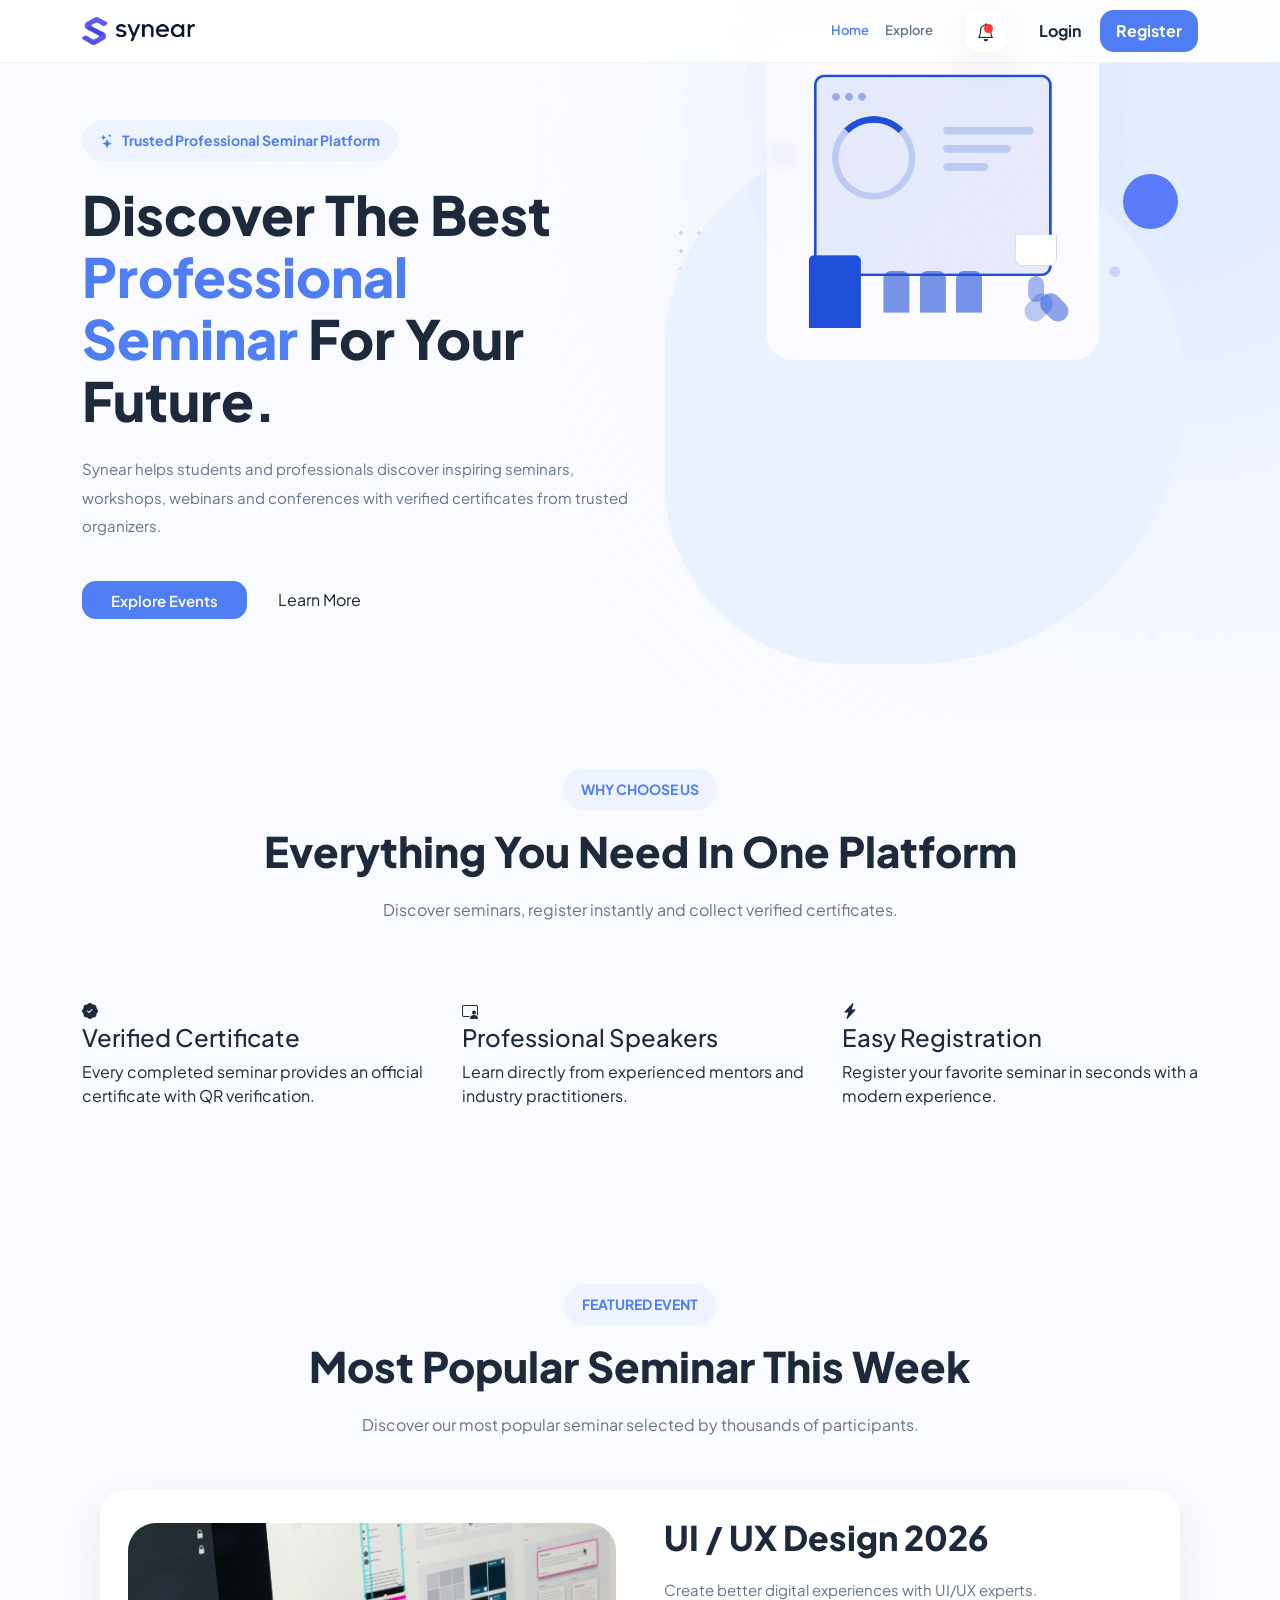
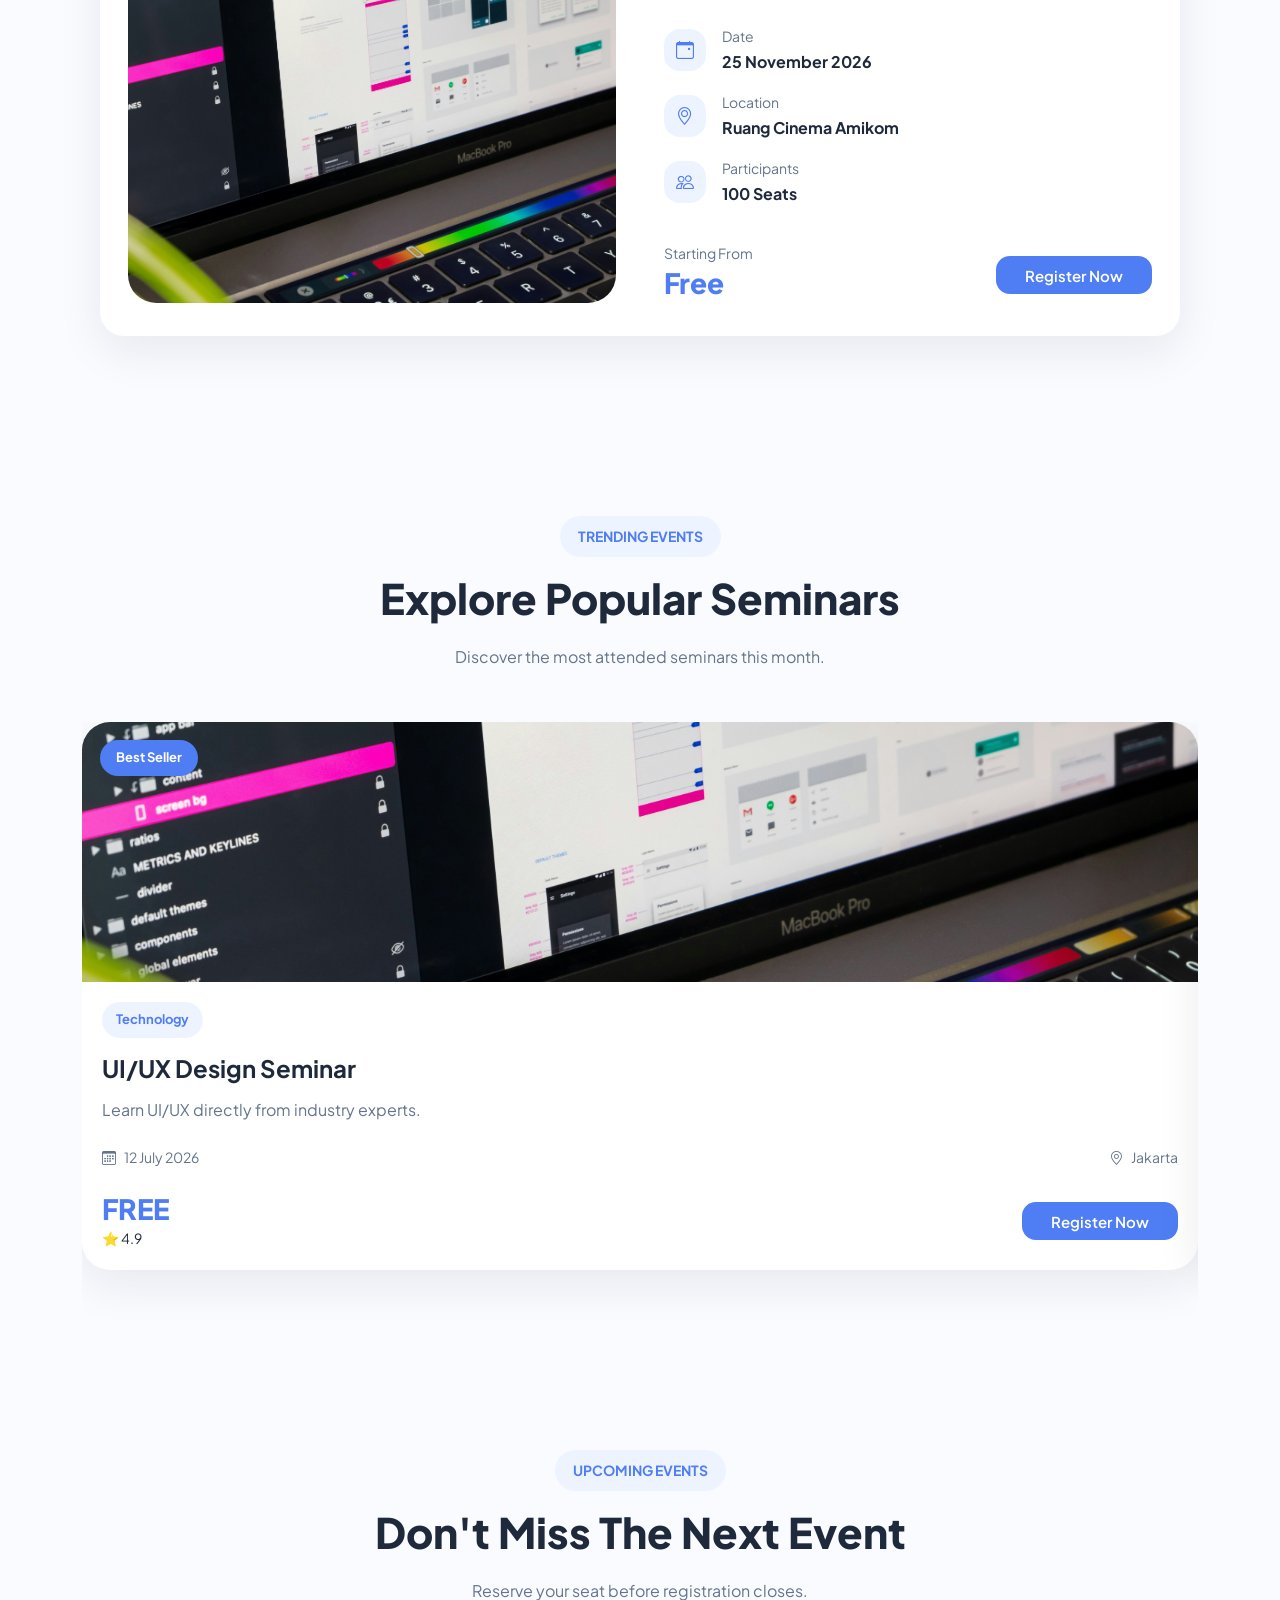
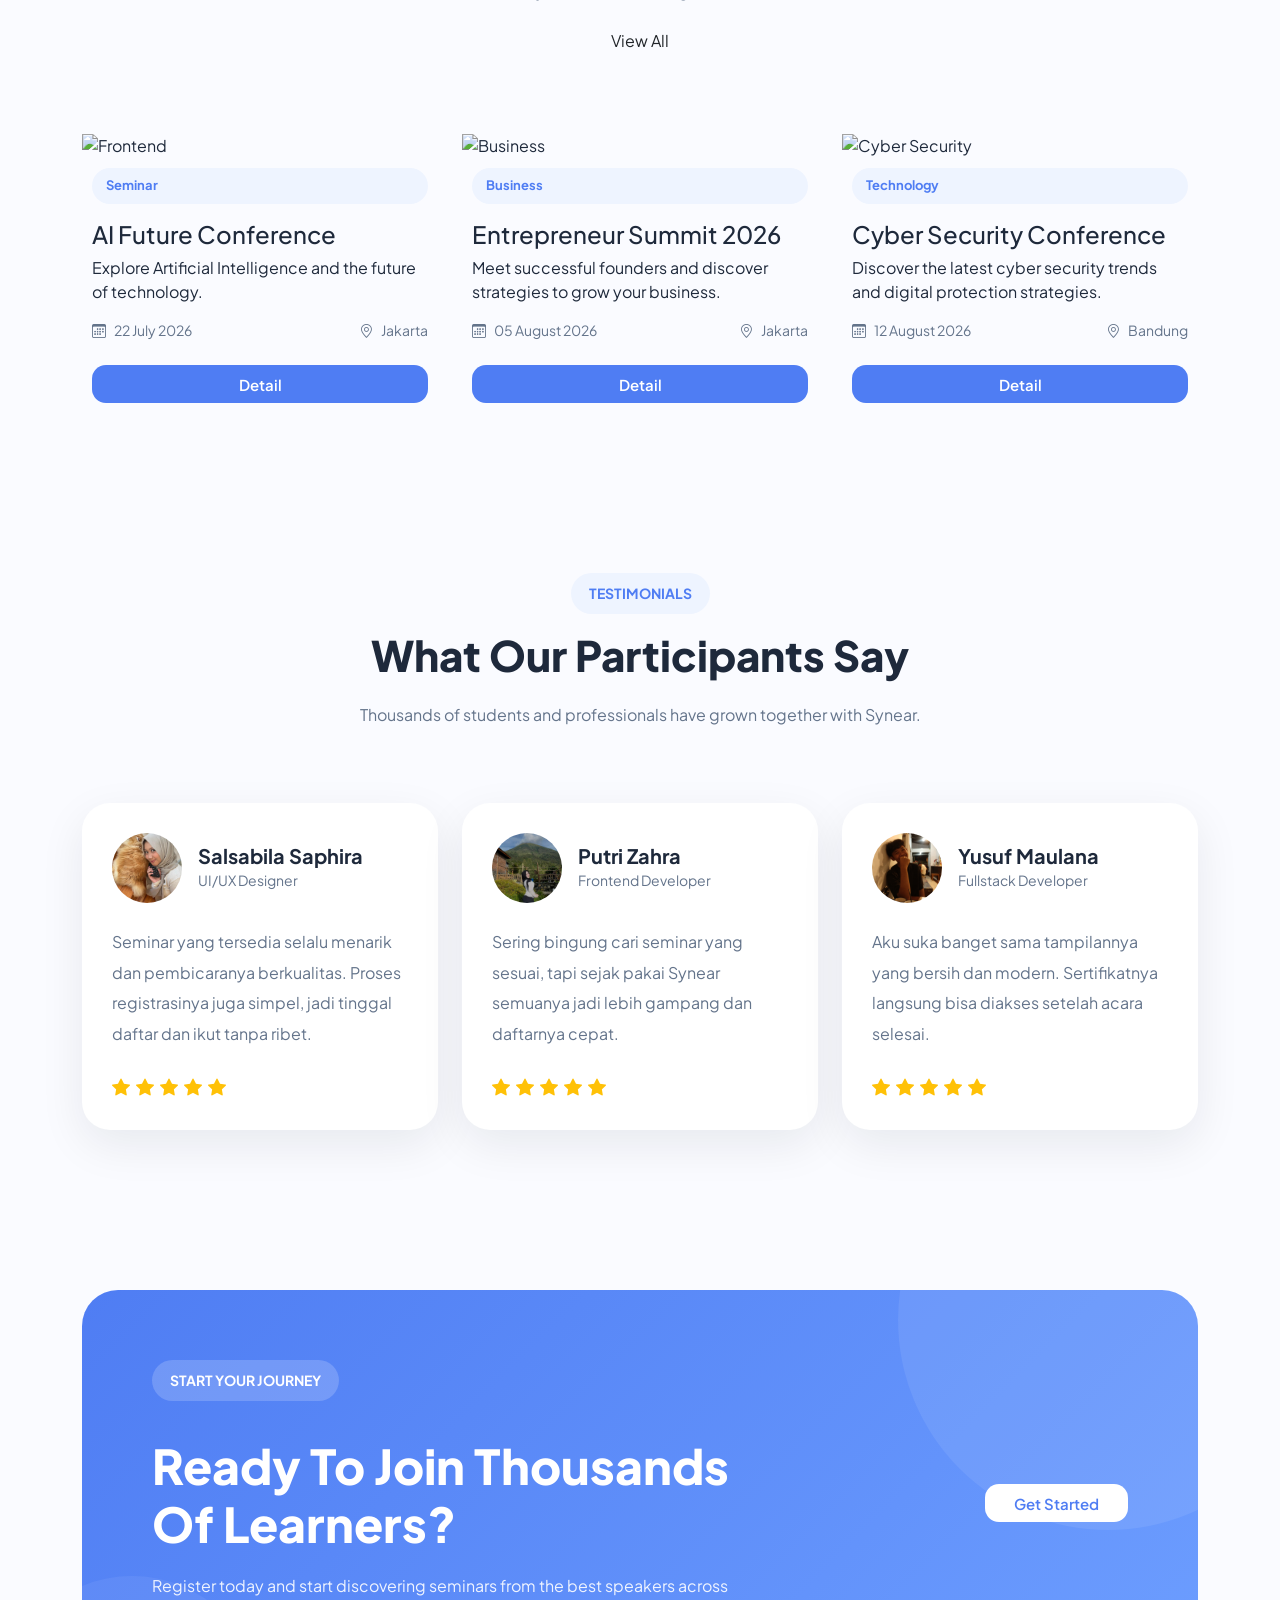
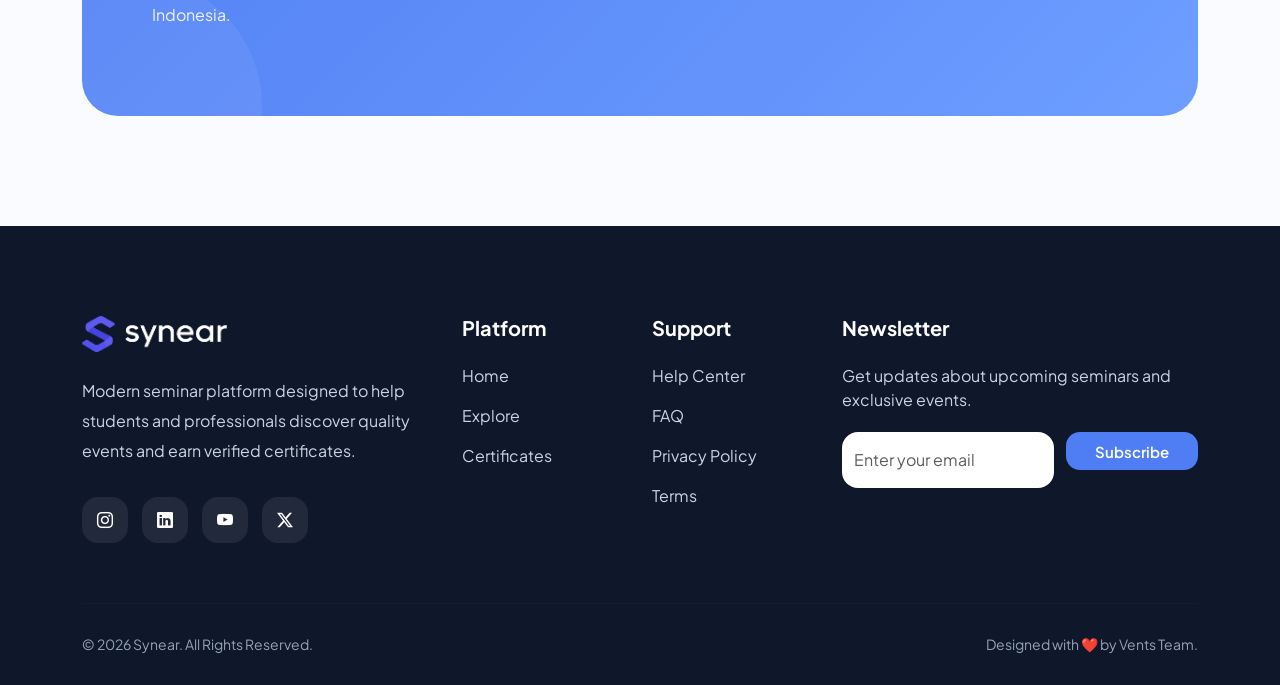
==== pages/index.html @ f3c755af "Add root redirect" ====
<!DOCTYPE html>
<html lang="en">
<head>
    <meta charset="UTF-8">
    <meta name="viewport" content="width=device-width, initial-scale=1.0">
    <meta charset="UTF-8">
    <meta name="viewport" content="width=device-width, initial-scale=1.0">
    <title>Synear | Professional Seminar Platform</title>
    <link rel="preconnect" href="https://fonts.googleapis.com">
    <link rel="preconnect" href="https://fonts.gstatic.com" crossorigin>
    <link href="https://fonts.googleapis.com/css2?family=Plus+Jakarta+Sans:wght@300;400;500;600;700;800&display=swap" rel="stylesheet">
    <!-- BOOTSTRAP CSS-->
    <link href="https://cdn.jsdelivr.net/npm/bootstrap@5.3.7/dist/css/bootstrap.min.css" rel="stylesheet">
    <!-- ==========================================
         BOOTSTRAP ICON
    =========================================== -->
    <link rel="stylesheet" href="https://cdn.jsdelivr.net/npm/bootstrap-icons@1.13.1/font/bootstrap-icons.min.css">
    <link href="https://unpkg.com/aos@2.3.4/dist/aos.css" rel="stylesheet">
    <link rel="stylesheet" href="https://cdn.jsdelivr.net/npm/swiper@11/swiper-bundle.min.css">
    <link rel="stylesheet" href="../css/style.css">
</head>
<body>
    <nav class="navbar navbar-expand-lg fixed-top">
        <div class="container">
            <a class="navbar-brand" href="index.html">
                <img src="../asset/logo.png" alt="logo" class="logo-full">
            </a>
            <button class="navbar-toggler border-0 shadow-none" type="button" data-bs-toggle="collapse" data-bs-target="#navbarMenu">
                <span class="navbar-toggler-icon"></span>
            </button>
            <div class="collapse navbar-collapse" id="navbarMenu">
                <ul class="navbar-nav mx-auto me-4">
                    <li class="nav-item"><a class="nav-link active" href="index.html">Home</a></li>
                    <li class="nav-item"><a class="nav-link" href="explore.html">Explore</a></li>
                </ul>
                <div class="d-flex align-items-center gap-3">
                   
                    <button
                        class="btn btn-icon position-relative"
                        onclick="window.location.href='notif.html'">

                        <i class="bi bi-bell"></i>
                        <span class="notification-dot"></span>

                    </button>
                    <div id="authArea">
                        <a href="login.html" class="btn btn-login">Login</a>
                        <a href="register.html" class="btn btn-register">Register</a>
                    </div>
                </div>
            </div>
            </div>
        </div>
    </nav>
    <!--HERO SECTION Landing utama website -->
    <section class="hero-section">
        <div class="container">
            <div class="row align-items-center gy-5">
                <div class="col-lg-6">
                    <span class="hero-badge">
                        <i class="bi bi-stars"></i>
                        Trusted Professional Seminar Platform
                    </span>
                    <h1 class="hero-title">
                        Discover The Best
                        <span>Professional Seminar</span>
                        For Your Future.
                    </h1>
                    <p class="hero-description">
                        Synear helps students and professionals discover inspiring seminars, workshops, webinars and conferences with verified certificates from trusted organizers.
                    </p>
                    <div class="hero-buttons">
                        <a href="explore.html" class="btn btn-primary-custom">Explore Events</a>
                        <a href="#" class="btn btn-outline-custom">Learn More</a>
                    </div>
                </div>
                                <!-- Hero Right -->
                <div class="col-lg-6">
                    <div class="hero-illustration">
                        <div class="hero-blob"></div>
                        <img src="../asset/illustrasi.png" class="hero-vector" alt="Hero">
                        <div class="floating-circle"></div>
                        <div class="floating-square"></div>
                        <div class="dot-pattern"></div>
                    </div>
                </div>
            </div>
        </div>
    </section>
    <!-- ==========================================
         WHY CHOOSE SYNEAR
    =========================================== -->

    <section class="why-section">
        <div class="container">
            <div class="section-heading text-center">
                <span class="section-subtitle">WHY CHOOSE US</span>
                <h2>Everything You Need In One Platform</h2>
                <p>Discover seminars, register instantly and collect verified certificates.</p>
            </div>
            <div class="row g-4 mt-4">
                <div class="col-lg-4 d-flex">
                    <div class="feature-card">
                        <div class="feature-icon">
                            <i class="bi bi-patch-check-fill"></i>
                        </div>
                        <h4>Verified Certificate</h4>
                        <p>Every completed seminar provides an official certificate with QR verification.</p>
                    </div>
                </div>
                <div class="col-lg-4">
                    <div class="feature-card">
                        <div class="feature-icon">
                            <i class="bi bi-person-video3"></i>
                        </div>
                        <h4>Professional Speakers</h4>
                        <p>Learn directly from experienced mentors and industry practitioners.</p>
                    </div>
                </div>
                <div class="col-lg-4">
                    <div class="feature-card">
                        <div class="feature-icon">
                            <i class="bi bi-lightning-charge-fill"></i>
                        </div>
                        <h4>Easy Registration</h4>
                        <p>Register your favorite seminar in seconds with a modern experience.</p>
                    </div>
                </div>
            </div>
        </div>
    </section>
    <!-- ==========================================
        FEATURED EVENT
    ========================================== -->

    <section class="featured-section">
        <div class="container">
            <div class="section-heading text-center">
                <span class="section-subtitle">FEATURED EVENT</span>
                <h2>Most Popular Seminar This Week</h2>
                <p>Discover our most popular seminar selected by thousands of participants.</p>
            </div>

            <div class="featured-event mt-5">
                <div class="row align-items-center g-5">

                    <div class="col-lg-6">
                        <div class="featured-image">
                            <img src="../asset/uiux.jpg" class="img-fluid" alt="Featured Event">
                        </div>
                    </div>
                    <div class="col-lg-6">
                        <h2 class="featured-title">UI / UX Design 2026</h2>
                        <p class="featured-description">
                            Create better digital experiences with UI/UX experts.</p>
                        <div class="featured-information">
                            <div class="featured-item">
                                <i class="bi bi-calendar-event"></i>
                                <div>
                                    <small>Date</small>
                                    <p>25 November 2026</p>
                                </div>
                            </div>

                            <div class="featured-item">
                                <i class="bi bi-geo-alt"></i>
                                <div>
                                    <small>Location</small>
                                    <p>Ruang Cinema Amikom</p>
                                </div>
                            </div>

                            <div class="featured-item">
                                <i class="bi bi-people"></i>
                                <div>
                                    <small>Participants</small>
                                    <p>100 Seats</p>
                                </div>
                            </div>

                        </div>

                        <div class="featured-footer">
                            <div>
                                <small>Starting From</small>
                                <h3>Free</h3>
                            </div>
                            <a href="detail.html?id=uiux" class="btn btn-primary-custom">
                                Register Now
                            </a>
                        </div>
                    </div>
                </div>
            </div>
        </div>
    </section>
    <!-- ==========================================
        TRENDING EVENTS
    ========================================== -->
    <section class="trending-section">
        <div class="container">
            <div class="section-heading text-center">
                <span class="section-subtitle">TRENDING EVENTS</span>
                <h2>Explore Popular Seminars</h2>
                <p>Discover the most attended seminars this month.</p>
            </div>

            <div class="swiper trendingSwiper mt-5">
                <div class="swiper-wrapper">
                    <div class="swiper-slide">
                        <div class="seminar-card">
                            <div class="seminar-image">
                                <img src="../asset/uiux.jpg" class="img-fluid" alt="UIUX">
                                <span class="seminar-badge">Best Seller</span>
                            </div>
                            <div class="seminar-content">
                                <span class="seminar-category">Technology</span>
                                <h4>UI/UX Design Seminar</h4>
                                <p>Learn UI/UX directly from industry experts.</p>
                                <div class="seminar-meta">
                                    <span><i class="bi bi-calendar3"></i>12 July 2026</span>
                                    <span><i class="bi bi-geo-alt"></i>Jakarta</span>
                                </div>
                                <div class="seminar-footer">
                                    <div>
                                        <h5>FREE</h5>
                                        <small>⭐ 4.9</small>
                                    </div>
                                    <a href="detail.html?id=uiux" class="btn btn-primary-custom">
                                        Register Now
                                    </a>
                                </div>
                            </div>
                        </div>
                    </div>
                    <!-- Event Card 2 -->
                    <div class="swiper-slide">
                        <div class="seminar-card">
                            <div class="seminar-image">
                                <img src="../asset/ai.jpg" class="img-fluid" alt="Design Seminar">
                            </div>
                            <div class="seminar-content">
                                <span class="seminar-category">Technology</span>
                                <h4>AI Future Conference</h4>
                                <p>Explore Artificial Intelligence and the future of technology.</p>
                                <div class="seminar-meta">
                                    <span><i class="bi bi-calendar3"></i>22 July 2026</span>
                                    <span><i class="bi bi-geo-alt"></i>Jakarta</span>
                                </div>
                                <div class="seminar-footer">
                                    <div>
                                        <h5>Rp 240.000</h5>
                                        <small>⭐ 4.8</small>
                                    </div>
                                    <a href="detail.html?id=ai" class="btn btn-primary-custom">
                                        Register Now
                                    </a>
                                </div>
                            </div>
                        </div>
                    </div>
                    <!-- Event Card 3 -->
                    <div class="swiper-slide">
                        <div class="seminar-card">
                            <div class="seminar-image">
                                <img src="https://images.unsplash.com/photo-1552664730-d307ca884978?w=900&auto=format&fit=crop&q=80" class="img-fluid" alt="Business Seminar">
                                <span class="seminar-badge bg-success">New</span>
                                <button class="wishlist-btn"><i class="bi bi-heart"></i></button>
                            </div>
                            <div class="seminar-content">
                                <span class="seminar-category">Business</span>
                                <h4>Startup Growth Summit</h4>
                                <p>Learn business strategy directly from successful startup founders.</p>

                                <div class="seminar-meta">
                                    <span><i class="bi bi-calendar3"></i>28 July 2026</span>
                                    <span><i class="bi bi-geo-alt"></i>Surabaya</span>
                                </div>

                                <div class="seminar-footer">
                                    <div>
                                        <h5>Rp179.000</h5>
                                        <small>⭐ 5.0</small>
                                    </div>
                                    <a href="detail.html?id=entrepreneur" class="btn btn-primary-custom">
                                        Details
                                    </a>
                                </div>
                            </div>
                        </div>
                    </div>

                </div>

                <div class="swiper-pagination"></div>

            </div>
        </div>
    </section>
    <!-- ==========================================
        UPCOMING EVENTS
    ========================================== -->

    <section class="upcoming-section">
        <div class="container">
            <div class="section-heading text-center">
                <span class="section-subtitle">UPCOMING EVENTS</span>
                <h2>Don't Miss The Next Event</h2>
                <p>Reserve your seat before registration closes.</p>
                <div class="mt-3">
                    <a href="explore.html" class="btn btn-outline-custom">
                        View All
                    </a>
                </div>
            </div>
            <div class="row g-4 mt-4">
                <div class="col-lg-4 d-flex">
                    <div class="upcoming-card w-100">
                        <img src="https://images.unsplash.com/photo-1522202176988-66273c2fd55f?w=900&auto=format&fit=crop&q=80" class="img-fluid" alt="Frontend">
                        <div class="upcoming-content">
                            <span class="seminar-category">Seminar</span>
                            <h4>AI Future Conference</h4>
                            <p>Explore Artificial Intelligence and the future of technology.</p>
                            <div class="seminar-meta">
                                <span><i class="bi bi-calendar3"></i>22 July 2026</span>
                                <span><i class="bi bi-geo-alt"></i>Jakarta</span>
                            </div>
                            <a href="detail.html?id=ai" class="btn btn-primary-custom">
                                Detail
                            </a>
                        </div>
                    </div>
                </div>
                <div class="col-lg-4 d-flex">
                    <div class="upcoming-card w-100">
                        <img src="https://images.unsplash.com/photo-1552664730-d307ca884978?w=900&auto=format&fit=crop&q=80" class="img-fluid" alt="Business">
                        <div class="upcoming-content">
                            <span class="seminar-category">Business</span>
                            <h4>Entrepreneur Summit 2026</h4>
                            <p>Meet successful founders and discover strategies to grow your business.</p>
                            <div class="seminar-meta">
                                <span><i class="bi bi-calendar3"></i>05 August 2026</span>
                                <span><i class="bi bi-geo-alt"></i>Jakarta</span>
                            </div>
                            <a href="detail.html?id=entrepreneur" class="btn btn-primary-custom">
                                Detail
                            </a>
                        </div>
                    </div>
                </div>
                <div class="col-lg-4 d-flex">
                    <div class="upcoming-card w-100">
                        <img src="https://images.unsplash.com/photo-1516321318423-f06f85e504b3?w=900&auto=format&fit=crop&q=80" class="img-fluid" alt="Cyber Security">
                        <div class="upcoming-content">
                            <span class="seminar-category">Technology</span>
                            <h4>Cyber Security Conference</h4>
                            <p>Discover the latest cyber security trends and digital protection strategies.</p>
                            <div class="seminar-meta">
                                <span><i class="bi bi-calendar3"></i>12 August 2026</span>
                                <span><i class="bi bi-geo-alt"></i>Bandung</span>
                            </div>
                            <a href="detail.html?id=cyber" class="btn btn-primary-custom">
                                Detail
                            </a>
                        </div>
                    </div>
                </div>

            </div>
        </div>
    </section>
    <!-- ==========================================
        TESTIMONIALS
    ========================================== -->
    <section class="testimonial-section">
        <div class="container">
            <div class="section-heading text-center">
                <span class="section-subtitle">TESTIMONIALS</span>
                <h2>What Our Participants Say</h2>
                <p>Thousands of students and professionals have grown together with Synear.</p>
            </div>
            <div class="row g-4 mt-4">
                <div class="col-lg-4">
                    <div class="testimonial-card">
                        <div class="testimonial-profile">
                            <img src="../asset/salsuy.jpeg" alt="User">
                            <div>
                                <h5>Salsabila Saphira</h5>
                                <span>UI/UX Designer</span>
                            </div>
                        </div>
                        <p class="testimonial-text">
                            Seminar yang tersedia selalu menarik dan pembicaranya berkualitas. Proses registrasinya juga simpel, jadi tinggal daftar dan ikut tanpa ribet.
                        </p>
                        <div class="testimonial-rating">
                            <i class="bi bi-star-fill"></i>
                            <i class="bi bi-star-fill"></i>
                            <i class="bi bi-star-fill"></i>
                            <i class="bi bi-star-fill"></i>
                            <i class="bi bi-star-fill"></i>
                        </div>
                    </div>
                </div>
                <div class="col-lg-4">
                    <div class="testimonial-card">
                        <div class="testimonial-profile">
                            <img src="../asset/rara.jpeg" alt="User">
                            <div>
                                <h5>Putri Zahra</h5>
                                <span>Frontend Developer</span>
                            </div>
                        </div>
                        <p class="testimonial-text">
                            Sering bingung cari seminar yang sesuai, tapi sejak pakai Synear semuanya jadi lebih gampang dan daftarnya cepat.
                        </p>
                        <div class="testimonial-rating">
                            <i class="bi bi-star-fill"></i>
                            <i class="bi bi-star-fill"></i>
                            <i class="bi bi-star-fill"></i>
                            <i class="bi bi-star-fill"></i>
                            <i class="bi bi-star-fill"></i>
                        </div>
                    </div>
                </div>
                <div class="col-lg-4">
                    <div class="testimonial-card">
                        <div class="testimonial-profile">
                            <img src="../asset/ucup.jpeg" alt="User">
                            <div>
                                <h5>Yusuf Maulana</h5>
                                <span>Fullstack Developer</span>
                            </div>
                        </div>
                        <p class="testimonial-text">
                            Aku suka banget sama tampilannya yang bersih dan modern. Sertifikatnya langsung bisa diakses setelah acara selesai.
                        </p>
                        <div class="testimonial-rating">
                            <i class="bi bi-star-fill"></i>
                            <i class="bi bi-star-fill"></i>
                            <i class="bi bi-star-fill"></i>
                            <i class="bi bi-star-fill"></i>
                            <i class="bi bi-star-fill"></i>
                        </div>
                    </div>
                </div>

            </div>
        </div>
    </section>

    <!-- ==========================================
        CALL TO ACTION
    ========================================== -->

    <section class="cta-section">
        <div class="container">
            <div class="cta-wrapper">
                <div class="row align-items-center">

                    <div class="col-lg-8">
                        <span class="section-subtitle">START YOUR JOURNEY</span>
                        <h2>Ready To Join Thousands Of Learners?</h2>
                        <p>Register today and start discovering seminars from the best speakers across Indonesia.</p>
                    </div>

                    <div class="col-lg-4 text-lg-end">
                        <a href="register.html" class="btn btn-primary-custom btn-lg">
                            Get Started
                        </a>
                    </div>

                </div>
            </div>
        </div>
    </section>

    <!-- ==========================================
        FOOTER
    ========================================== -->

    <footer class="footer">
        <div class="container">

            <div class="row gy-5">

                <div class="col-lg-4">
                    <a href="index.html" class="footer-logo">
                        <img src="../asset/logo2.png" alt="Synear">
                    </a>
                    <p class="footer-description">
                        Modern seminar platform designed to help students and professionals discover quality events and earn verified certificates.
                    </p>
                    <div class="footer-social">
                        <a href="#"><i class="bi bi-instagram"></i></a>
                        <a href="#"><i class="bi bi-linkedin"></i></a>
                        <a href="#"><i class="bi bi-youtube"></i></a>
                        <a href="#"><i class="bi bi-twitter-x"></i></a>
                    </div>
                </div>
                <div class="col-lg-2">
                    <h5>Platform</h5>
                    <ul class="footer-menu">
                        <li><a href="../pages/index.html">Home</a></li>
                        <li><a href="../pages/explore.html">Explore</a></li>
                        <li><a href="sertifikat.html">Certificates</a></li>
                    </ul>
                </div>
                <div class="col-lg-2">
                    <h5>Support</h5>
                    <ul class="footer-menu">
                        <li><a href="#">Help Center</a></li>
                        <li><a href="#">FAQ</a></li>
                        <li><a href="#">Privacy Policy</a></li>
                        <li><a href="#">Terms</a></li>
                    </ul>
                </div>
                <div class="col-lg-4">
                    <h5>Newsletter</h5>
                    <p>Get updates about upcoming seminars and exclusive events.</p>
                    <div class="newsletter-box">
                        <input type="email" class="form-control" placeholder="Enter your email">
                        <button class="btn btn-primary-custom">Subscribe</button>
                    </div>
                </div>

            </div>

            <hr>

            <div class="footer-bottom d-flex justify-content-between align-items-center flex-wrap">
                <p>© 2026 Synear. All Rights Reserved.</p>
                <span>Designed with ❤️ by Vents Team.</span>
            </div>

        </div>
    </footer>
<!-- ==========================================
     JAVASCRIPT
========================================== -->
<script src="https://cdn.jsdelivr.net/npm/bootstrap@5.3.7/dist/js/bootstrap.bundle.min.js"></script>
<script src="https://unpkg.com/aos@2.3.4/dist/aos.js"></script>
<script src="https://cdn.jsdelivr.net/npm/swiper@11/swiper-bundle.min.js"></script>
<script src="../js/auth.js"></script>
<script src="../js/navbar-search.js"></script>
<script src="../js/app.js"></script>
</body>
</html>
---- css/style.css ----
/* ==========================================
   GOOGLE FONT & RESET
========================================== */

*{
    margin:0;
    padding:0;
    box-sizing:border-box;
    scroll-behavior:smooth;
}

:root{
    --primary:#4F7DF3;
    --primary-dark:#2F5FE3;
    --secondary:#EEF4FF;
    --background:#FAFBFF;
    --white:#FFFFFF;
    --text:#1E293B;
    --text-light:#64748B;
    --border:#E8EDF7;
    --shadow:0 15px 45px rgba(15,23,42,.08);
    --radius:24px;
    --transition:.35s ease;
}

body{
    font-family:"Plus Jakarta Sans",sans-serif;
    background:var(--background);
    color:var(--text);
    overflow-x:hidden;
}

img{
    width:100%;
    display:block;
}

a{
    text-decoration:none;
}

button{
    border:none;
    outline:none;
}

section{
    padding:50px  0;
}

.container{
    max-width:1140px;
}

/* ==========================================
   NAVBAR
========================================== */

.navbar{
    padding:10px 0;
    transition:.35s;
    background:rgba(255,255,255,.9);
    backdrop-filter:blur(20px);
    -webkit-backdrop-filter:blur(20px);
    border-bottom:1px solid #EEF2FF;
}

.navbar-brand{
    font-size:28px;
    font-weight:800;
    color:var(--text);
}

.logo-full{
    height:28px;
    width:auto;
    object-fit:contain;
}

.nav-link{
    font-size:13px;
    font-weight:600;
    color:var(--text-light)!important;
    transition:var(--transition);
}

.nav-link:hover,
.nav-link.active{
    color:var(--primary)!important;
}

.btn-icon{
    width:42px;
    height:42px;
    border-radius:14px;
    background:#fff;
    box-shadow:var(--shadow);
    display:flex;
    justify-content:center;
    align-items:center;
    font-size:18px;
    transition:var(--transition);
}

.btn-icon:hover{
    transform:translateY(-3px);
}

.notification-dot{
    width:9px;
    height:9px;
    background:#ff3b30;
    border-radius:50%;
    position:absolute;
    top:13px;
    right:13px;
}

.btn-login{
    color:var(--text);
    font-weight:700;
    padding:8px 15px;
}

.btn-register{
    background:var(--primary);
    color:#fff;
    padding:8px 15px;
    border-radius:14px;
    font-weight:700;
    transition:var(--transition);
}

.btn-register:hover{
    background:var(--primary-dark);
    color:#fff;
    transform:translateY(-3px);
}

/*==========================================
PROFILE NAVBAR
==========================================*/
.profile-btn{
    display:flex;
    align-items:center;
    gap:10px;
    border:none;
    background:transparent;
    padding:0;
    font-weight:600;
    color:#1d2438;
}

.profile-btn:hover{
    background:transparent;
}

.profile-avatar{
    width:42px;
    height:42px;
    border-radius:50%;
    background:#5f7cf3;
    color:#fff;
    display:flex;
    justify-content:center;
    align-items:center;
    font-weight:700;
    font-size:16px;
}

.dropdown-menu{
    min-width:220px;
    border:none;
    border-radius:14px;
    padding:10px;
    box-shadow:0 12px 30px rgba(0,0,0,.08);
}

.dropdown-item{
    display:flex;
    align-items:center;
    gap:10px;
    padding:10px 14px;
    border-radius:10px;
    transition:.3s;
}

.dropdown-item:hover{
    background:#f3f6ff;
}

.dropdown-item i{
    width:20px;
    color:#5f7cf3;
}

/* ==========================================
   HERO
========================================== */

.hero-section{
    padding-top:120px;
    position:relative;
    overflow:hidden;
}

.hero-section::before{
    content:"";
    width:650px;
    height:650px;
    background:#dce8ff;
    filter:blur(150px);
    border-radius:50%;
    position:absolute;
    right:-220px;
    top:-180px;
    z-index:-1;
}

.hero-badge{
    display:inline-flex;
    align-items:center;
    gap:8px;
    background:#EDF4FF;
    color:var(--primary);
    padding:10px 18px;
    border-radius:50px;
    font-size:14px;
    font-weight:700;
    margin-bottom:22px;
}

.hero-title{
    font-size:54px;
    line-height:1.15;
    font-weight:800;
    margin-bottom:24px;
}

.hero-title span{
    color:var(--primary);
}

.hero-description{
    max-width:560px;
    color:var(--text-light);
    line-height:1.9;
    font-size:15px;
    margin-bottom:40px;
}

.hero-buttons{
    display:flex;
    gap:18px;
    margin-bottom:50px;
}

.btn-primary-custom{
    background:var(--primary);
    color:#fff;
    padding:8px 28px;
    border-radius:14px;
    font-size:15px;
    font-weight:600;
    height:38px;
    transition:var(--transition);
}

.btn-primary-custom:hover{
    background:var(--primary-dark);
    color:#fff;
    transform:translateY(-2px);
}

.hero-statistics{
    display:flex;
    gap:22px;
}
/* ==========================================
   SEARCH SECTION
========================================== */

.search-section{
    margin-top:-70px;
    position:relative;
    z-index:10;
}
/* ==========================================
   FLOATING ANIMATION
========================================== */

@keyframes floating{
    0%{
        transform:translateY(0);
    }
    50%{
        transform:translateY(-10px);
    }
    100%{
        transform:translateY(0);
    }
}

/* ==========================================
   SECTION TITLE
========================================== */

.section-heading{
    margin-bottom:50px;
    text-align:center;
}

.section-subtitle{
    display:inline-flex;
    align-items:center;
    padding:10px 18px;
    background:var(--secondary);
    color:var(--primary);
    border-radius:50px;
    font-size:14px;
    font-weight:700;
    margin-bottom:16px;
}

.section-heading h2{
    max-width:900px;
    margin:0 auto;
    font-size:42px;
    font-weight:800;
    color:var(--text);
    margin-bottom:14px;
}

.section-heading p{
    max-width:700px;
    margin:20px auto 0;
    color:var(--text-light);
    line-height:1.8;
}

/* ==========================================
   FEATURED EVENT
========================================== */

.featured-section{
    padding:110px 0;
}

.featured-card:hover{
    transform:translateY(-8px);
    box-shadow:0 20px 45px rgba(0,0,0,.08);
}

.featured-event{
    background:#fff;
    padding:28px;
    border-radius:24px;
    box-shadow:var(--shadow);
    max-width:1080px;
    margin:auto;
    transition:.35s ease;
}

.featured-event:hover{
    transform:translateY(-6px);
    box-shadow:0 20px 45px rgba(0,0,0,.08);
}

.featured-image{
    overflow:hidden;
    border-radius:28px;
}

.featured-image img{
    height:380px;
    object-fit:cover;
    transition:.4s;
    border-radius:20px;
}

.featured-image:hover img{
    transform:scale(1.05);
}

.featured-badge{
    display:inline-flex;
    align-items:center;
    gap:8px;
    background:#fff5e9;
    color:#ff9800;
    padding:10px 18px;
    border-radius:50px;
    font-size:14px;
    font-weight:700;
    margin-bottom:20px;
}

.featured-title{
    font-size:34px;
    font-weight:800;
    line-height:1.2;
    margin-bottom:18px;
}

.featured-description{
    color:var(--text-light);
    line-height:1.7;
    font-size:15px;
    margin-bottom:24px;
}

.featured-information{
    display:flex;
    flex-direction:column;
    gap:18px;
    margin-bottom:35px;
}

.featured-item{
    display:flex;
    align-items:center;
    gap:16px;
}

.featured-item i{
    width:42px;
    height:42px;
    border-radius:16px;
    background:var(--secondary);
    color:var(--primary);
    display:flex;
    justify-content:center;
    align-items:center;
    font-size:18px;
}

.featured-item small{
    display:block;
    color:var(--text-light);
    margin-bottom:3px;
}

.featured-item p{
    margin:0;
    font-weight:700;
}

.featured-footer{
    display:flex;
    justify-content:space-between;
    align-items:center;
}

.featured-footer small{
    color:var(--text-light);
}

.featured-footer h3{
    font-size:28px;
    font-weight:800;
    color:var(--primary);
    margin-top:1px;
}

/* ==========================================
   TRENDING
========================================== */

.trending-section{
    padding:70px 0;
}

.trendingSwiper{
    overflow:hidden;
    padding-bottom:60px;
}

.seminar-card{
    background:#fff;
    border-radius:28px;
    overflow:hidden;
    box-shadow:var(--shadow);
    transition:.35s;
}

.seminar-card:hover{
    transform:translateY(1px);
}

.seminar-image{
    position:relative;
    overflow:hidden;
}

.seminar-image img{
    width:100%;
    height:260px;
    object-fit:cover;
    transition:.4s;
}

.seminar-card:hover img{
    transform:scale(1.08);
}

.seminar-badge{
    position:absolute;
    top:18px;
    left:18px;
    background:#4F7DF3;
    color:#fff;
    padding:8px 16px;
    border-radius:50px;
    font-size:13px;
    font-weight:700;
}

.wishlist-btn{
    width:46px;
    height:46px;
    border:none;
    border-radius:50%;
    background:#fff;
    position:absolute;
    top:18px;
    right:18px;
    display:flex;
    justify-content:center;
    align-items:center;
    box-shadow:0 10px 30px rgba(0,0,0,.08);
    transition:.3s;
}

.wishlist-btn:hover{
    background:var(--primary);
    color:#fff;
}

.seminar-content{
    padding:20px;
}

.seminar-category{
    display:inline-block;
    color:var(--primary);
    background:var(--secondary);
    padding:8px 14px;
    border-radius:50px;
    font-size:13px;
    font-weight:700;
    margin-bottom:16px;
}

.seminar-content h4{
    font-size:24px;
    font-weight:700;
    margin-bottom:14px;
}

.seminar-content p{
    color:var(--text-light);
    line-height:1.8;
    margin-bottom:22px;
}

.seminar-meta{
    display:flex;
    justify-content:space-between;
    margin-bottom:24px;
    color:var(--text-light);
    font-size:14px;
}

.seminar-meta span{
    display:flex;
    align-items:center;
    gap:8px;
}

.seminar-footer{
    display:flex;
    justify-content:space-between;
    align-items:center;
}

.seminar-footer h5{
    margin:0;
    font-size:28px;
    font-weight:800;
    color:var(--primary);
}

.swiper-pagination-bullet{
    width:10px;
    height:10px;
    opacity:.5;
}

.swiper-pagination-bullet-active{
    width:30px;
    border-radius:20px;
    background:var(--primary);
    opacity:1;
}

/* ==========================================
   TESTIMONIAL
========================================== */

.testimonial-section{
    padding:110px 0;
}

.testimonial-card{
    background:#fff;
    border-radius:28px;
    padding:30px;
    box-shadow:var(--shadow);
    transition:.35s;
    height:100%;
    transition:.35s ease;
}

.testimonial-card:hover{
    transform:translateY(-8px);
    box-shadow:0 18px 40px rgba(0,0,0,.08);
}

.testimonial-profile{
    display:flex;
    align-items:center;
    gap:16px;
    margin-bottom:24px;
}

.testimonial-profile img{
    width:70px;
    height:70px;
    border-radius:50%;
    object-fit:cover;
}

.testimonial-profile h5{
    margin:0;
    font-size:20px;
    font-weight:700;
}

.testimonial-profile span{
    color:var(--text-light);
    font-size:14px;
}

.testimonial-text{
    color:var(--text-light);
    line-height:1.9;
    margin-bottom:24px;
}

.testimonial-rating{
    display:flex;
    gap:6px;
    color:#ffc107;
    font-size:18px;
}

/* ==========================================
   CTA
========================================== */
.cta-box{
    transition:.35s ease;
}

.cta-section:hover{
    box-shadow:0 25px 55px rgba(91,124,255,.25);
}
.cta-section{
    padding-bottom:110px;
    transition:.35s ease;
}

.cta-wrapper{
    background:linear-gradient(135deg,#4F7DF3,#6D9EFF);
    border-radius:36px;
    padding:70px;
    color:#fff;
    position:relative;
    overflow:hidden;
    transition:.35s ease;
}

.cta-wrapper::before{
    content:"";
    width:420px;
    height:420px;
    border-radius:50%;
    background:rgba(255,255,255,.08);
    position:absolute;
    top:-180px;
    right:-120px;
}

.cta-wrapper::after{
    content:"";
    width:260px;
    height:260px;
    border-radius:50%;
    background:rgba(255,255,255,.06);
    position:absolute;
    bottom:-120px;
    left:-80px;
}

.cta-wrapper>*{
    position:relative;
    z-index:2;
}

.cta-wrapper .section-subtitle{
    background:rgba(255,255,255,.18);
    color:#fff;
}

.cta-wrapper h2{
    font-size:48px;
    font-weight:800;
    margin:20px 0;
}

.cta-wrapper p{
    max-width:600px;
    opacity:.9;
    line-height:1.8;
}

.cta-wrapper .btn-primary-custom{
    background:#fff;
    color:var(--primary);
}

.cta-wrapper .btn-primary-custom:hover{
    background:#eef3ff;
    color:var(--primary-dark);
}

/* ==========================================
   FOOTER
========================================== */

.footer{
    background:#0F172A;
    color:#CBD5E1;
    padding:90px 0 30px;
}

/*==========================================
FOOTER LOGO
==========================================*/
.footer-logo{
    display:flex;
    align-items:center;
    gap:16px;
    margin-bottom:24px;
}

.footer-logo img{
    width:145px;
    height:auto;
    display:block;
}

.footer-description{
    line-height:1.9;
    margin-bottom:30px;
}

.footer-social{
    display:flex;
    gap:14px;
}

.footer-social a{
    width:46px;
    height:46px;
    border-radius:16px;
    background:rgba(255,255,255,.08);
    display:flex;
    justify-content:center;
    align-items:center;
    color:#fff;
    transition:.3s;
}

.footer-social a:hover{
    background:var(--primary);
}

.footer h5{
    color:#fff;
    margin-bottom:24px;
    font-weight:700;
}

.footer-menu{
    list-style:none;
    padding:0;
    margin:0;
}

.footer-menu li{
    margin-bottom:16px;
}

.footer-menu a{
    color:#CBD5E1;
    transition:.3s;
}

.footer-menu a:hover{
    color:#fff;
    padding-left:6px;
}

.newsletter-box{
    display:flex;
    gap:12px;
    margin-top:20px;
}

.newsletter-box input{
    height:56px;
    border:none;
    border-radius:16px;
}

.newsletter-box button{
    white-space:nowrap;
}

.footer hr{
    border-color:rgba(255,255,255,.08);
    margin:60px 0 30px;
}

.footer-bottom{
    color:#94A3B8;
    font-size:14px;
}

.footer-bottom p{
    margin:0;
}

/* ==========================================
   RESPONSIVE
========================================== */

@media(max-width:991px){

    .hero-section{
        padding-top:140px;
        text-align:center;
    }

    .hero-title{
        font-size:46px;
    }

    .hero-description{
        margin:auto auto 40px;
    }

    .hero-buttons{
        justify-content:center;
        flex-wrap:wrap;
    }

    .hero-statistics{
        justify-content:center;
        flex-wrap:wrap;
    }

    .hero-dashboard{
        width:100%;
        margin-top:60px;
    }

    .floating-card{
        display:none;
    }

    .search-section{
        margin-top:60px;
    }

    .featured-footer{
        flex-direction:column;
        align-items:flex-start;
        gap:24px;
    }

    .cta-wrapper{
        padding:50px 35px;
        text-align:center;
    }

    .cta-wrapper h2{
        font-size:36px;
    }

}

@media(max-width:768px){

    section{
        padding:80px 0;
    }

    .navbar{
        padding:14px 0;
    }

    .hero-title{
        font-size:38px;
    }

    .section-heading h2{
        font-size:32px;
    }

    .featured-title{
        font-size:34px;
    }

    .featured-event{
        padding:24px;
    }

    .search-box{
        padding:22px;
        transition:.35s ease;
    }

    .search-box:hover{
    transform:translateY(-5px);
    box-shadow:0 18px 40px rgba(0,0,0,.08);
}

    .newsletter-box{
        flex-direction:column;
    }

    .footer-bottom{
        text-align:center;
        justify-content:center!important;
        gap:10px;
    }

}
.hero-illustration{
    position:relative;
    display:flex;
    justify-content:center;
    align-items:flex-start;
    min-height:520px;
    padding-top:10px;
}

.hero-vector{
    width:100%;
    max-width:400px;
    animation:float 5s ease-in-out infinite;
    position:relative;
    z-index:2;
    transform:translateY(-200px);
}

.hero-blob{
    width:520px;
    height:520px;
    background:#EAF1FF;
    border-radius:45% 55% 60% 40%;
    position:absolute;
    animation:blob 10s ease-in-out infinite;
    z-index:1;
}

.floating-circle{
    width:55px;
    height:55px;
    background:#5B7CFA;
    border-radius:50%;
    position:absolute;
    top:40px;
    right:20px;
    animation:float 4s ease-in-out infinite;
}

.floating-square{
    width:30px;
    height:30px;
    border:5px solid #5B7CFA;
    border-radius:10px;
    position:absolute;
    bottom:80px;
    left:40px;
    animation:rotate 10s linear infinite;
}

.dot-pattern{
    width:150px;
    height:150px;
    background-image:radial-gradient(#C8D6FF 2px,transparent 2px);
    background-size:18px 18px;
    position:absolute;
    left:20px;
    top:90px;
}
@keyframes float{
    0%{
        transform:translateY(0px);
    }
    50%{
        transform:translateY(-12px);
    }
    100%{
        transform:translateY(0px);
    }
}

@keyframes blob{
    0%{
        border-radius:45% 55% 60% 40%;
    }
    50%{
        border-radius:60% 40% 45% 55%;
    }
    100%{
        border-radius:45% 55% 60% 40%;
    }
}

@keyframes rotate{
    from{
        transform:rotate(0deg);
    }
    to{
        transform:rotate(360deg);
    }
}
.upcoming-card{
    display:flex;
    flex-direction:column;
    width:100%;
    height:100%;
    transition:.35s ease;
}
.upcoming-card:hover{
    transform:translateY(-8px);
    box-shadow:0 18px 40px rgba(0,0,0,.08);
}
.upcoming-content{
    display:flex;
    flex-direction:column;
    flex:1;
    padding:10px;
}
.seminar-meta{
    margin-top:auto;
}

.profile-btn{
    display:flex;
    align-items:center;
    gap:12px;
    border:none;
    background:transparent;
    font-weight:600;
    color:#1d2438;
}

.profile-btn:hover{
    color:#5f7cf3;
}

.profile-avatar{
    width:38px;
    height:38px;
    border-radius:50%;
    background:#5f7cf3;
    color:#fff;
    display:flex;
    justify-content:center;
    align-items:center;
    font-weight:700;
    font-size:15px;
}

.dropdown-menu{
    border:none;
    border-radius:14px;
    padding:8px;
    box-shadow:0 15px 35px rgba(0,0,0,.08);
}

.dropdown-item{
    border-radius:10px;
    padding:10px 15px;
    display:flex;
    align-items:center;
    gap:10px;
}

.dropdown-item:hover{
    background:#eef2ff;
}

/*==========================================
NAVBAR SEARCH
==========================================*/
.search-box{
    width:260px;
    height:46px;
    display:flex;
    align-items:center;
    background:#fff;
    border:1px solid #e5e7eb;
    border-radius:50px;
    overflow:hidden;
}

.search-box input{
    flex:1;
    border:none;
    outline:none;
    padding:0 18px;
    font-size:14px;
    background:transparent;
}

.search-box button{
    width:48px;
    height:46px;
    border:none;
    background:none;
    color:#5f7cf3;
    transition:.3s;
}

.search-box button:hover{
    background:#eef2ff;
}
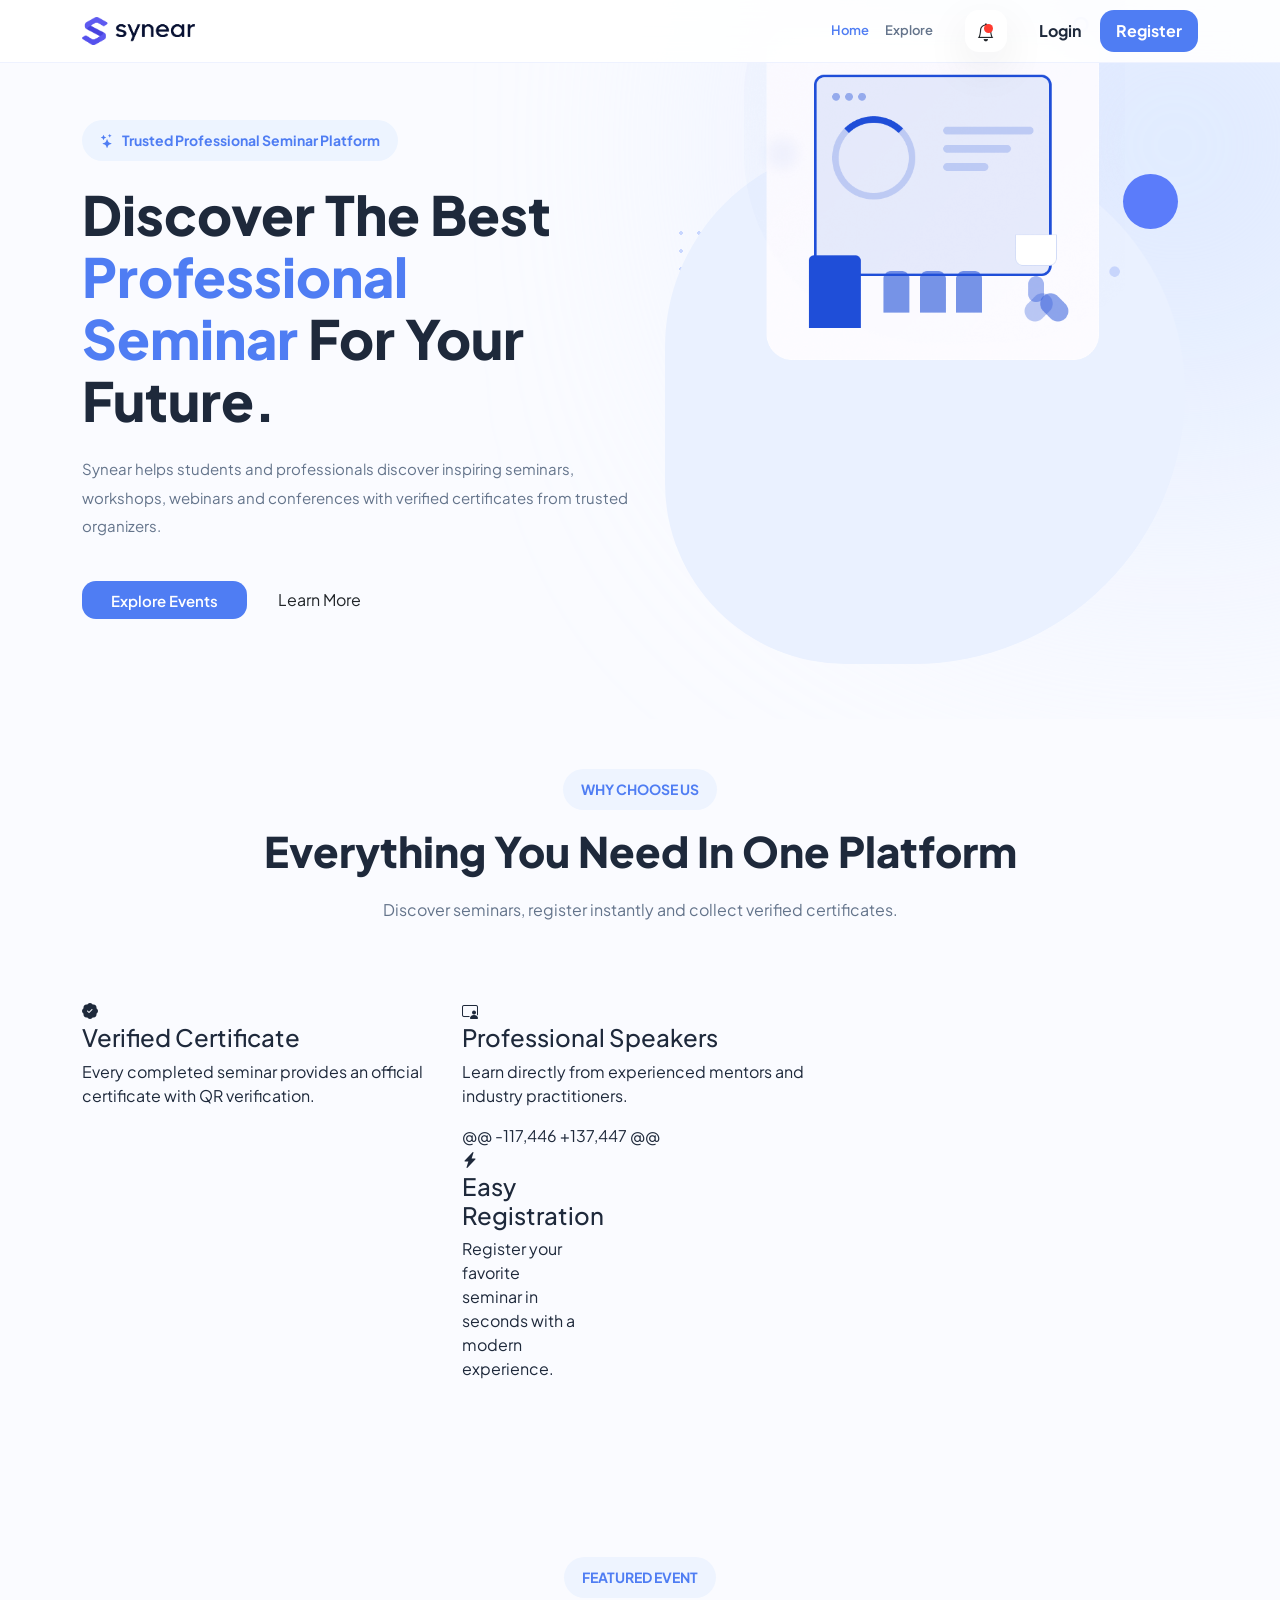
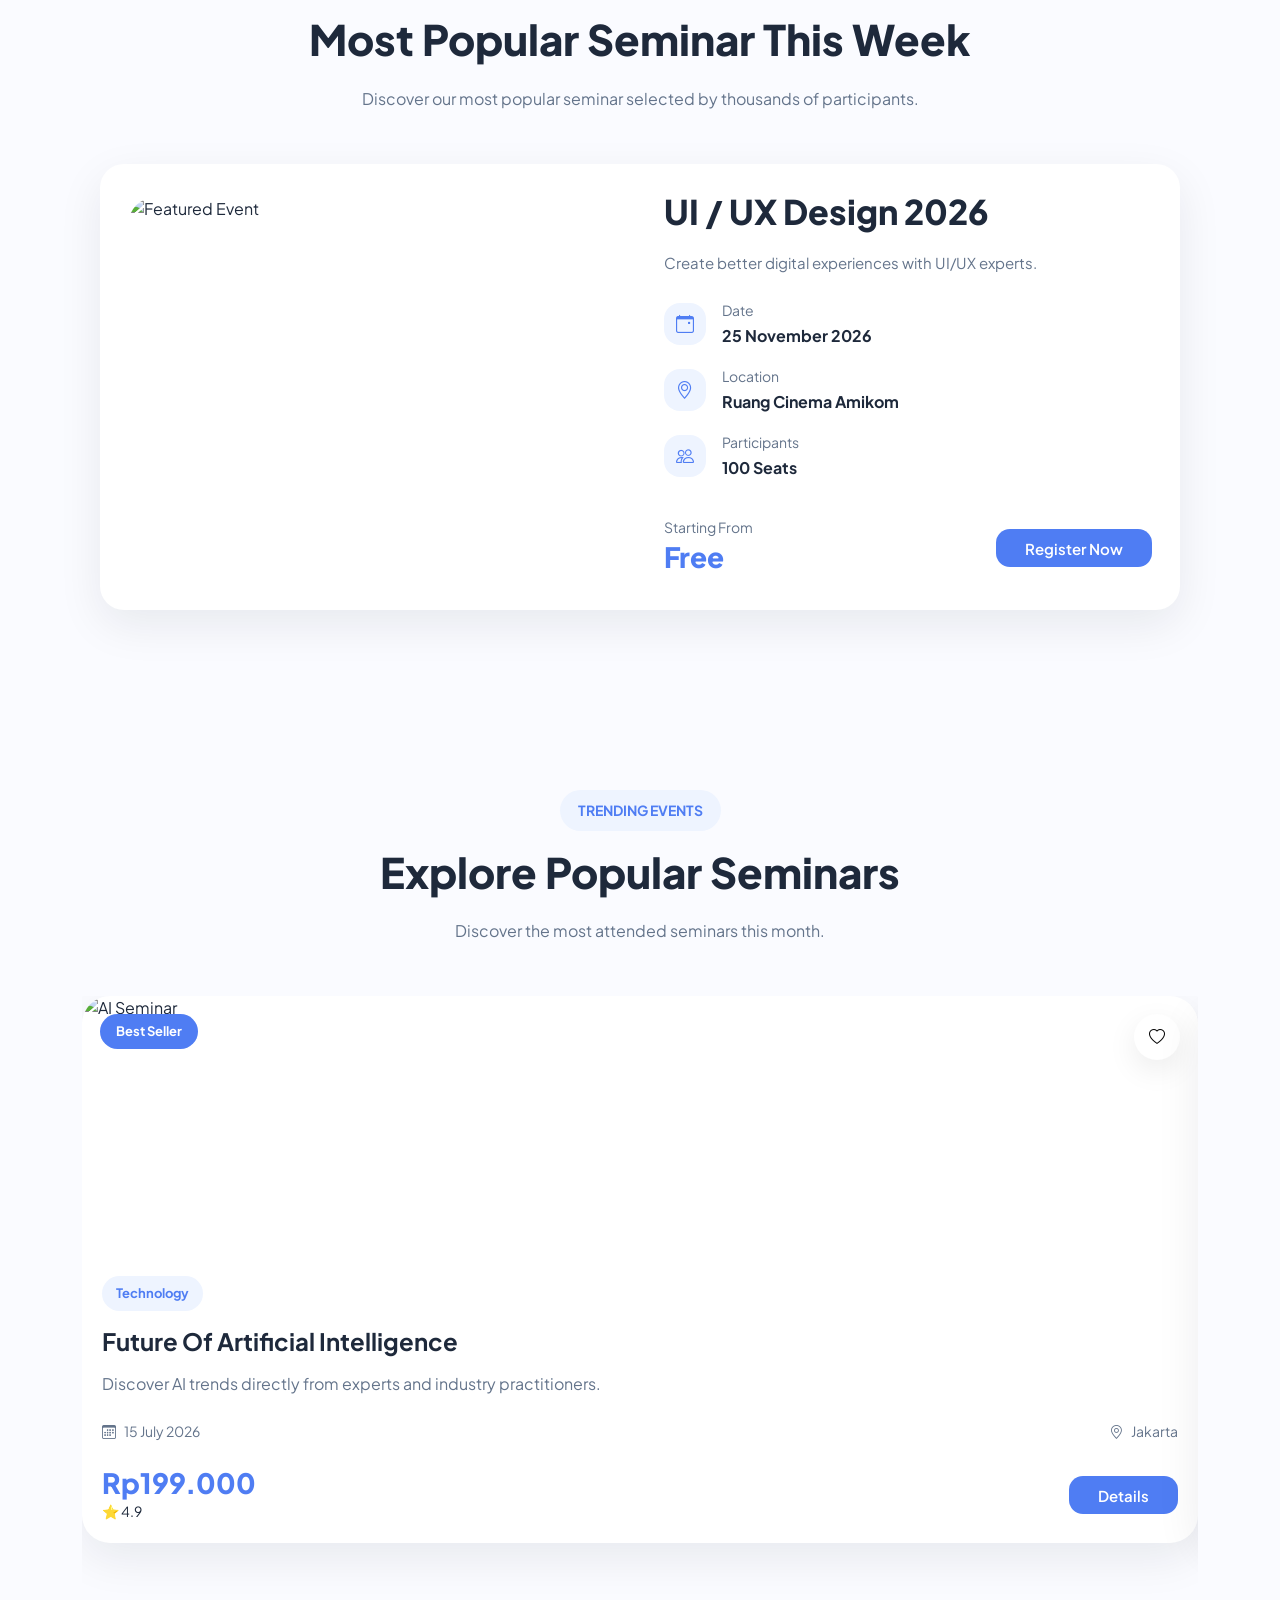
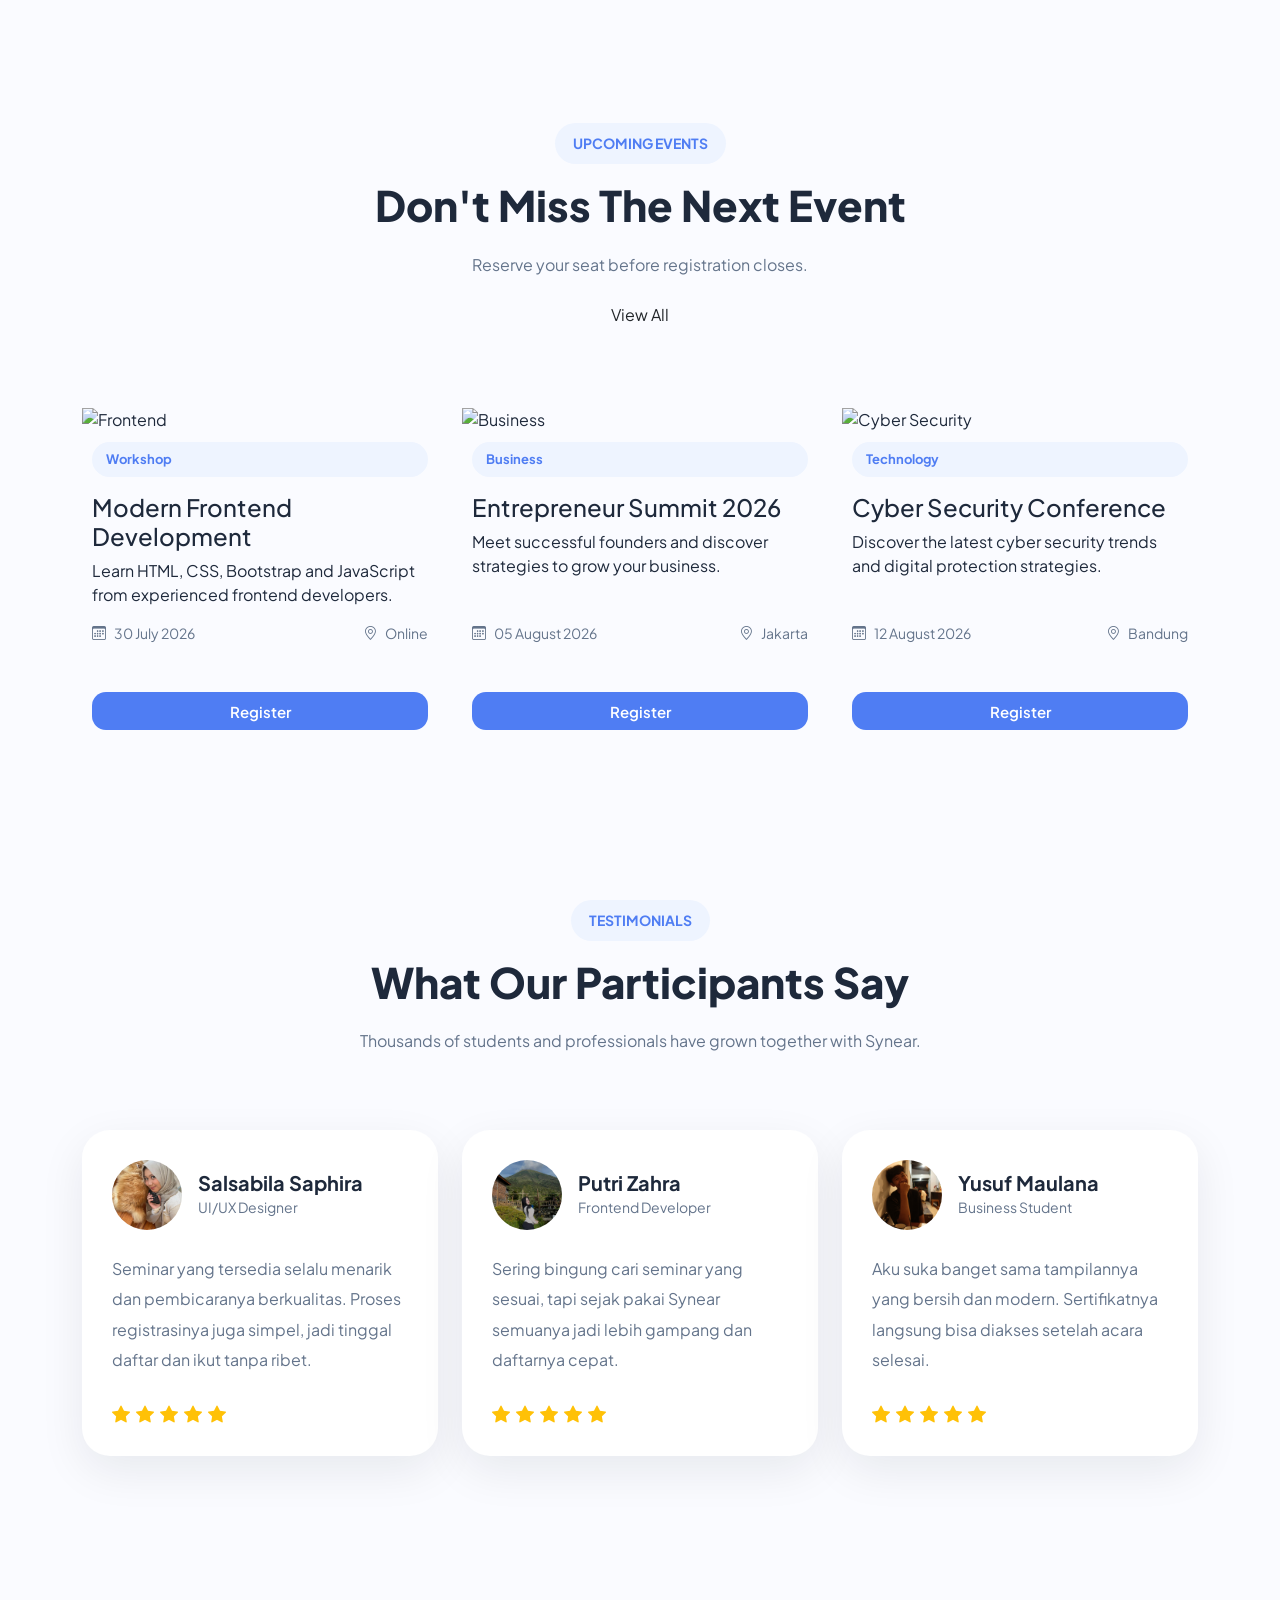
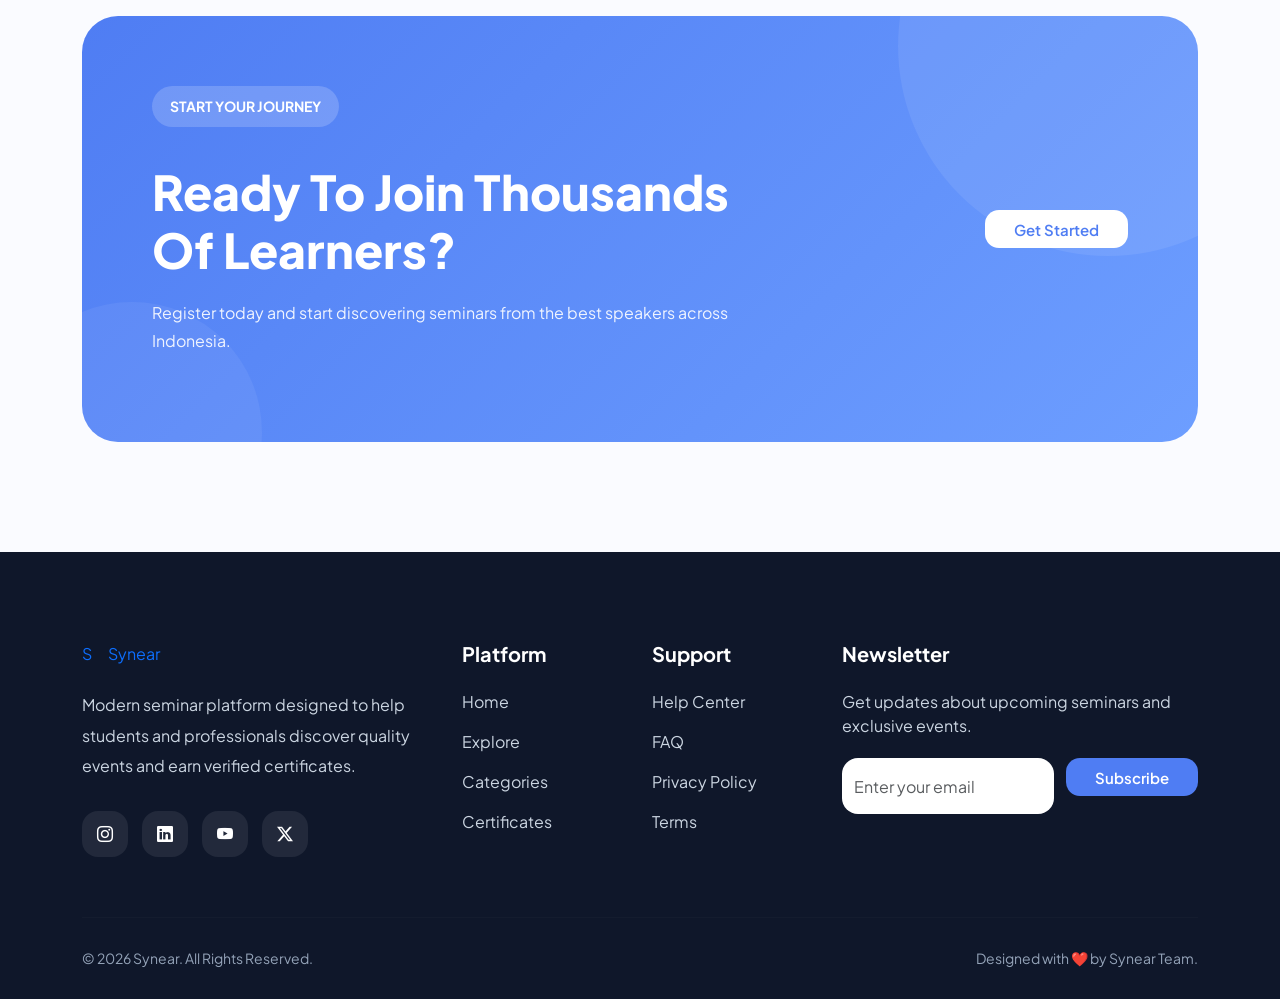
==== commit 4a4cd1fd: "baru" ====
--- a/pages/index.html
+++ b/pages/index.html
@@ -34,7 +34,6 @@
                     <li class="nav-item"><a class="nav-link" href="explore.html">Explore</a></li>
                 </ul>
                 <div class="d-flex align-items-center gap-3">
-                   
                     <button
                         class="btn btn-icon position-relative"
                         onclick="window.location.href='notif.html'">
@@ -48,7 +47,9 @@
                         <a href="register.html" class="btn btn-register">Register</a>
                     </div>
                 </div>
-            </div>
+
+    
+</div>
             </div>
         </div>
     </nav>
@@ -115,17 +116,23 @@
                         </div>
                         <h4>Professional Speakers</h4>
                         <p>Learn directly from experienced mentors and industry practitioners.</p>
-                    </div>
-                </div>
+@@ -117,446 +137,447 @@
                 <div class="col-lg-4">
                     <div class="feature-card">
+
                         <div class="feature-icon">
                             <i class="bi bi-lightning-charge-fill"></i>
                         </div>
+
                         <h4>Easy Registration</h4>
-                        <p>Register your favorite seminar in seconds with a modern experience.</p>
-                    </div>
-                </div>
+
+                        <p>
+                            Register your favorite seminar in seconds with a modern experience.
+                        </p>
+
+                    </div>
+                </div>
+
             </div>
         </div>
     </section>
@@ -146,9 +153,10 @@
 
                     <div class="col-lg-6">
                         <div class="featured-image">
-                            <img src="../asset/uiux.jpg" class="img-fluid" alt="Featured Event">
-                        </div>
-                    </div>
+                            <img src="https://images.unsplash.com/photo-1511578314322-379afb476865?w=1200&auto=format&fit=crop&q=80" class="img-fluid" alt="Featured Event">
+                        </div>
+                    </div>
+
                     <div class="col-lg-6">
                         <h2 class="featured-title">UI / UX Design 2026</h2>
                         <p class="featured-description">
@@ -185,7 +193,7 @@
                                 <small>Starting From</small>
                                 <h3>Free</h3>
                             </div>
-                            <a href="detail.html?id=uiux" class="btn btn-primary-custom">
+                            <a href="detail.html" class="btn btn-primary-custom">
                                 Register Now
                             </a>
                         </div>
@@ -197,6 +205,7 @@
     <!-- ==========================================
         TRENDING EVENTS
     ========================================== -->
+
     <section class="trending-section">
         <div class="container">
             <div class="section-heading text-center">
@@ -207,59 +216,67 @@
 
             <div class="swiper trendingSwiper mt-5">
                 <div class="swiper-wrapper">
+
+                    <!-- Event Card 1 -->
+
                     <div class="swiper-slide">
                         <div class="seminar-card">
                             <div class="seminar-image">
-                                <img src="../asset/uiux.jpg" class="img-fluid" alt="UIUX">
+                                <img src="https://images.unsplash.com/photo-1540575467063-178a50c2df87?w=900&auto=format&fit=crop&q=80" class="img-fluid" alt="AI Seminar">
                                 <span class="seminar-badge">Best Seller</span>
+                                <button class="wishlist-btn"><i class="bi bi-heart"></i></button>
                             </div>
                             <div class="seminar-content">
                                 <span class="seminar-category">Technology</span>
-                                <h4>UI/UX Design Seminar</h4>
-                                <p>Learn UI/UX directly from industry experts.</p>
+                                <h4>Future Of Artificial Intelligence</h4>
+                                <p>Discover AI trends directly from experts and industry practitioners.</p>
                                 <div class="seminar-meta">
-                                    <span><i class="bi bi-calendar3"></i>12 July 2026</span>
+                                    <span><i class="bi bi-calendar3"></i>15 July 2026</span>
                                     <span><i class="bi bi-geo-alt"></i>Jakarta</span>
                                 </div>
                                 <div class="seminar-footer">
                                     <div>
-                                        <h5>FREE</h5>
+                                        <h5>Rp199.000</h5>
                                         <small>⭐ 4.9</small>
                                     </div>
-                                    <a href="detail.html?id=uiux" class="btn btn-primary-custom">
-                                        Register Now
-                                    </a>
-                                </div>
-                            </div>
-                        </div>
-                    </div>
+                                    <a href="detail.html" class="btn btn-primary-custom">Details</a>
+                                </div>
+                            </div>
+                        </div>
+                    </div>
+
                     <!-- Event Card 2 -->
+
                     <div class="swiper-slide">
                         <div class="seminar-card">
                             <div class="seminar-image">
-                                <img src="../asset/ai.jpg" class="img-fluid" alt="Design Seminar">
-                            </div>
+                                <img src="https://images.unsplash.com/photo-1511578314322-379afb476865?w=900&auto=format&fit=crop&q=80" class="img-fluid" alt="Design Seminar">
+                                <button class="wishlist-btn"><i class="bi bi-heart"></i></button>
+                            </div>
+
                             <div class="seminar-content">
-                                <span class="seminar-category">Technology</span>
-                                <h4>AI Future Conference</h4>
-                                <p>Explore Artificial Intelligence and the future of technology.</p>
+                                <span class="seminar-category">Design</span>
+                                <h4>UI / UX Masterclass</h4>
+                                <p>Master modern interface design through real-world case studies.</p>
+
                                 <div class="seminar-meta">
-                                    <span><i class="bi bi-calendar3"></i>22 July 2026</span>
-                                    <span><i class="bi bi-geo-alt"></i>Jakarta</span>
-                                </div>
+                                    <span><i class="bi bi-calendar3"></i>21 July 2026</span>
+                                    <span><i class="bi bi-geo-alt"></i>Bandung</span>
+                                </div>
+
                                 <div class="seminar-footer">
                                     <div>
-                                        <h5>Rp 240.000</h5>
+                                        <h5>Rp149.000</h5>
                                         <small>⭐ 4.8</small>
                                     </div>
-                                    <a href="detail.html?id=ai" class="btn btn-primary-custom">
-                                        Register Now
-                                    </a>
-                                </div>
-                            </div>
-                        </div>
-                    </div>
+                                    <a href="detail.html" class="btn btn-primary-custom">Details</a>
+                                </div>
+                            </div>
+                        </div>
+                    </div>
+
                     <!-- Event Card 3 -->
+
                     <div class="swiper-slide">
                         <div class="seminar-card">
                             <div class="seminar-image">
@@ -267,6 +284,7 @@
                                 <span class="seminar-badge bg-success">New</span>
                                 <button class="wishlist-btn"><i class="bi bi-heart"></i></button>
                             </div>
+
                             <div class="seminar-content">
                                 <span class="seminar-category">Business</span>
                                 <h4>Startup Growth Summit</h4>
@@ -282,9 +300,7 @@
                                         <h5>Rp179.000</h5>
                                         <small>⭐ 5.0</small>
                                     </div>
-                                    <a href="detail.html?id=entrepreneur" class="btn btn-primary-custom">
-                                        Details
-                                    </a>
+                                    <a href="detail.html" class="btn btn-primary-custom">Details</a>
                                 </div>
                             </div>
                         </div>
@@ -318,16 +334,14 @@
                     <div class="upcoming-card w-100">
                         <img src="https://images.unsplash.com/photo-1522202176988-66273c2fd55f?w=900&auto=format&fit=crop&q=80" class="img-fluid" alt="Frontend">
                         <div class="upcoming-content">
-                            <span class="seminar-category">Seminar</span>
-                            <h4>AI Future Conference</h4>
-                            <p>Explore Artificial Intelligence and the future of technology.</p>
+                            <span class="seminar-category">Workshop</span>
+                            <h4>Modern Frontend Development</h4>
+                            <p>Learn HTML, CSS, Bootstrap and JavaScript from experienced frontend developers.</p>
                             <div class="seminar-meta">
-                                <span><i class="bi bi-calendar3"></i>22 July 2026</span>
-                                <span><i class="bi bi-geo-alt"></i>Jakarta</span>
-                            </div>
-                            <a href="detail.html?id=ai" class="btn btn-primary-custom">
-                                Detail
-                            </a>
+                                <span><i class="bi bi-calendar3"></i>30 July 2026</span>
+                                <span><i class="bi bi-geo-alt"></i>Online</span>
+                            </div>
+                            <a href="detail.html" class="btn btn-primary-custom w-100 mt-4">Register</a>
                         </div>
                     </div>
                 </div>
@@ -342,12 +356,11 @@
                                 <span><i class="bi bi-calendar3"></i>05 August 2026</span>
                                 <span><i class="bi bi-geo-alt"></i>Jakarta</span>
                             </div>
-                            <a href="detail.html?id=entrepreneur" class="btn btn-primary-custom">
-                                Detail
-                            </a>
-                        </div>
-                    </div>
-                </div>
+                            <a href="detail.html" class="btn btn-primary-custom w-100 mt-4">Register</a>
+                        </div>
+                    </div>
+                </div>
+
                 <div class="col-lg-4 d-flex">
                     <div class="upcoming-card w-100">
                         <img src="https://images.unsplash.com/photo-1516321318423-f06f85e504b3?w=900&auto=format&fit=crop&q=80" class="img-fluid" alt="Cyber Security">
@@ -359,9 +372,7 @@
                                 <span><i class="bi bi-calendar3"></i>12 August 2026</span>
                                 <span><i class="bi bi-geo-alt"></i>Bandung</span>
                             </div>
-                            <a href="detail.html?id=cyber" class="btn btn-primary-custom">
-                                Detail
-                            </a>
+                            <a href="detail.html" class="btn btn-primary-custom w-100 mt-4">Register</a>
                         </div>
                     </div>
                 </div>
@@ -428,7 +439,7 @@
                             <img src="../asset/ucup.jpeg" alt="User">
                             <div>
                                 <h5>Yusuf Maulana</h5>
-                                <span>Fullstack Developer</span>
+                                <span>Business Student</span>
                             </div>
                         </div>
                         <p class="testimonial-text">
@@ -485,11 +496,14 @@
 
                 <div class="col-lg-4">
                     <a href="index.html" class="footer-logo">
-                        <img src="../asset/logo2.png" alt="Synear">
+                        <div class="logo-circle">S</div>
+                        <span>Synear</span>
                     </a>
+
                     <p class="footer-description">
                         Modern seminar platform designed to help students and professionals discover quality events and earn verified certificates.
                     </p>
+
                     <div class="footer-social">
                         <a href="#"><i class="bi bi-instagram"></i></a>
                         <a href="#"><i class="bi bi-linkedin"></i></a>
@@ -502,11 +516,14 @@
                     <ul class="footer-menu">
                         <li><a href="../pages/index.html">Home</a></li>
                         <li><a href="../pages/explore.html">Explore</a></li>
-                        <li><a href="sertifikat.html">Certificates</a></li>
+                        <li><a href="#">Categories</a></li>
+                        <li><a href="certificates.html">Certificates</a></li>
                     </ul>
                 </div>
+
                 <div class="col-lg-2">
                     <h5>Support</h5>
+
                     <ul class="footer-menu">
                         <li><a href="#">Help Center</a></li>
                         <li><a href="#">FAQ</a></li>
@@ -514,9 +531,12 @@
                         <li><a href="#">Terms</a></li>
                     </ul>
                 </div>
+
                 <div class="col-lg-4">
                     <h5>Newsletter</h5>
+
                     <p>Get updates about upcoming seminars and exclusive events.</p>
+
                     <div class="newsletter-box">
                         <input type="email" class="form-control" placeholder="Enter your email">
                         <button class="btn btn-primary-custom">Subscribe</button>
@@ -529,7 +549,7 @@
 
             <div class="footer-bottom d-flex justify-content-between align-items-center flex-wrap">
                 <p>© 2026 Synear. All Rights Reserved.</p>
-                <span>Designed with ❤️ by Vents Team.</span>
+                <span>Designed with ❤️ by Synear Team.</span>
             </div>
 
         </div>
@@ -542,6 +562,5 @@
 <script src="https://cdn.jsdelivr.net/npm/swiper@11/swiper-bundle.min.js"></script>
 <script src="../js/auth.js"></script>
 <script src="../js/navbar-search.js"></script>
-<script src="../js/app.js"></script>
 </body>
 </html>
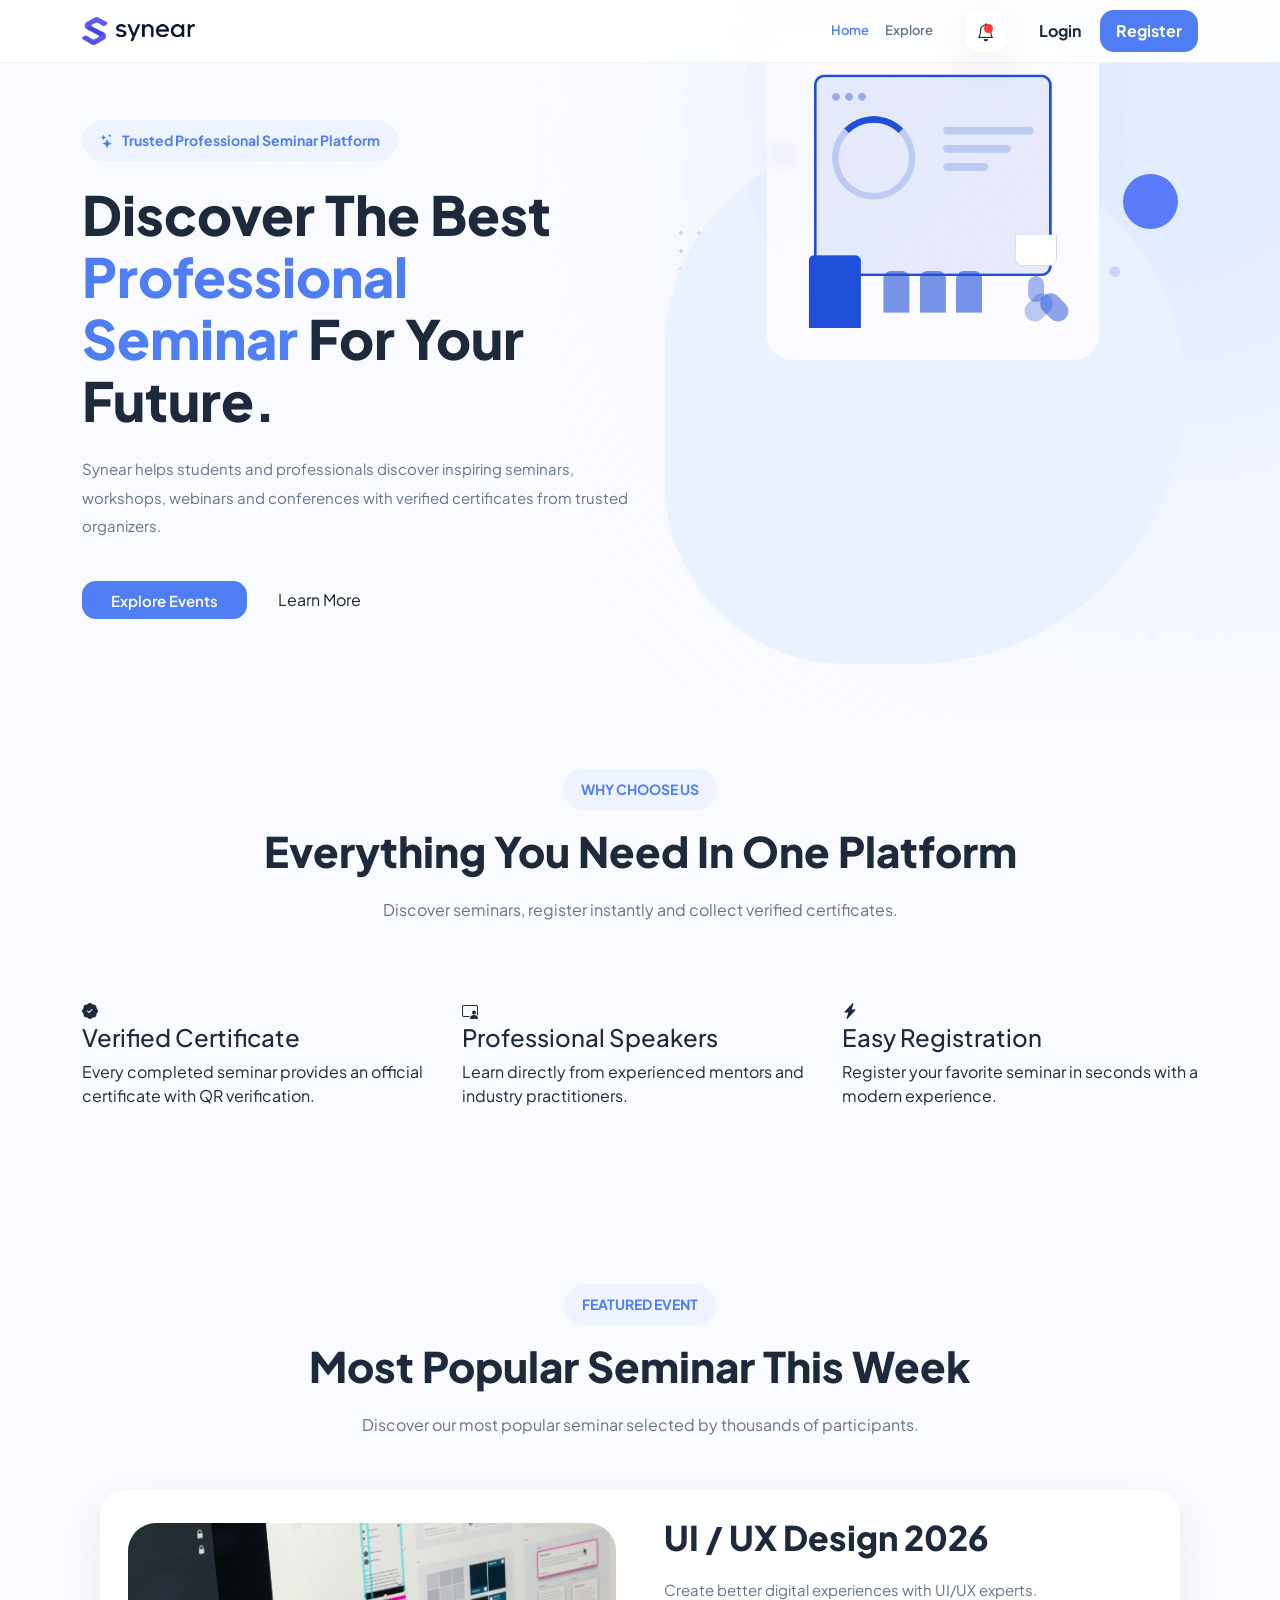
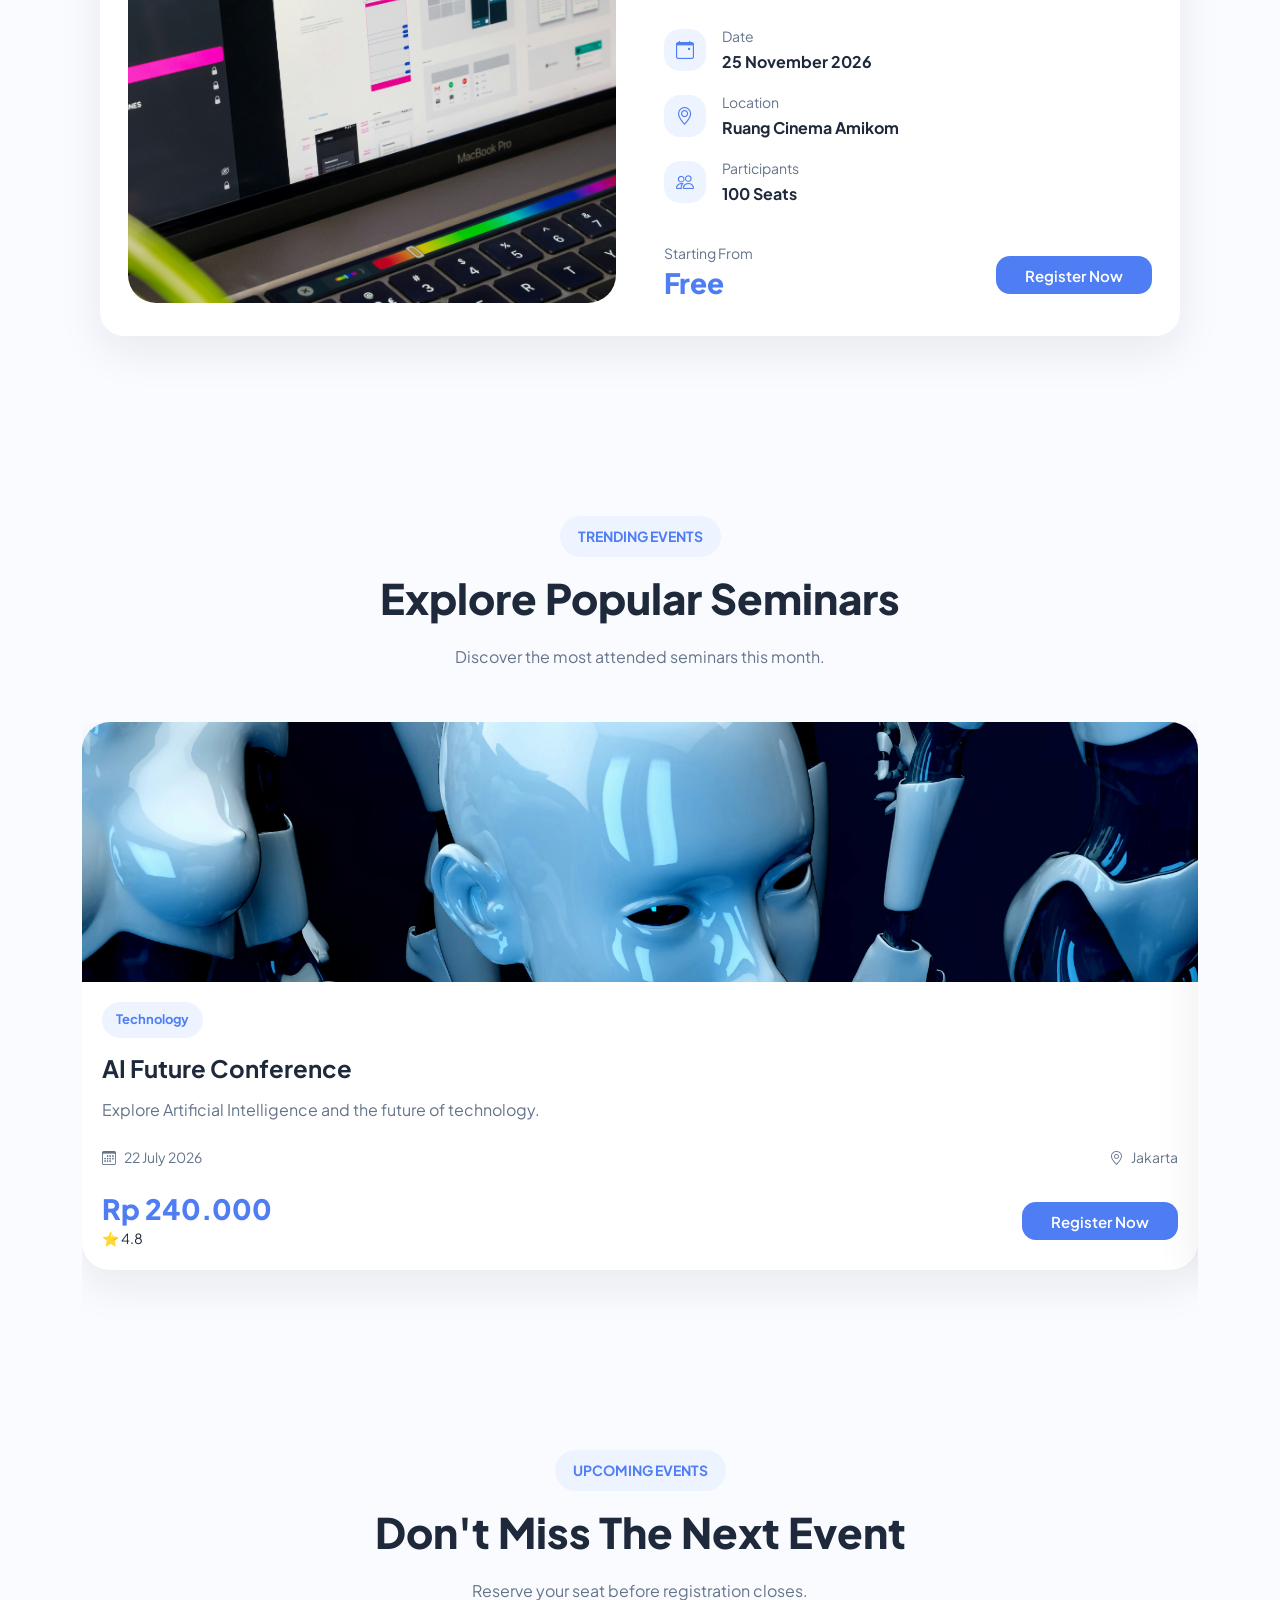
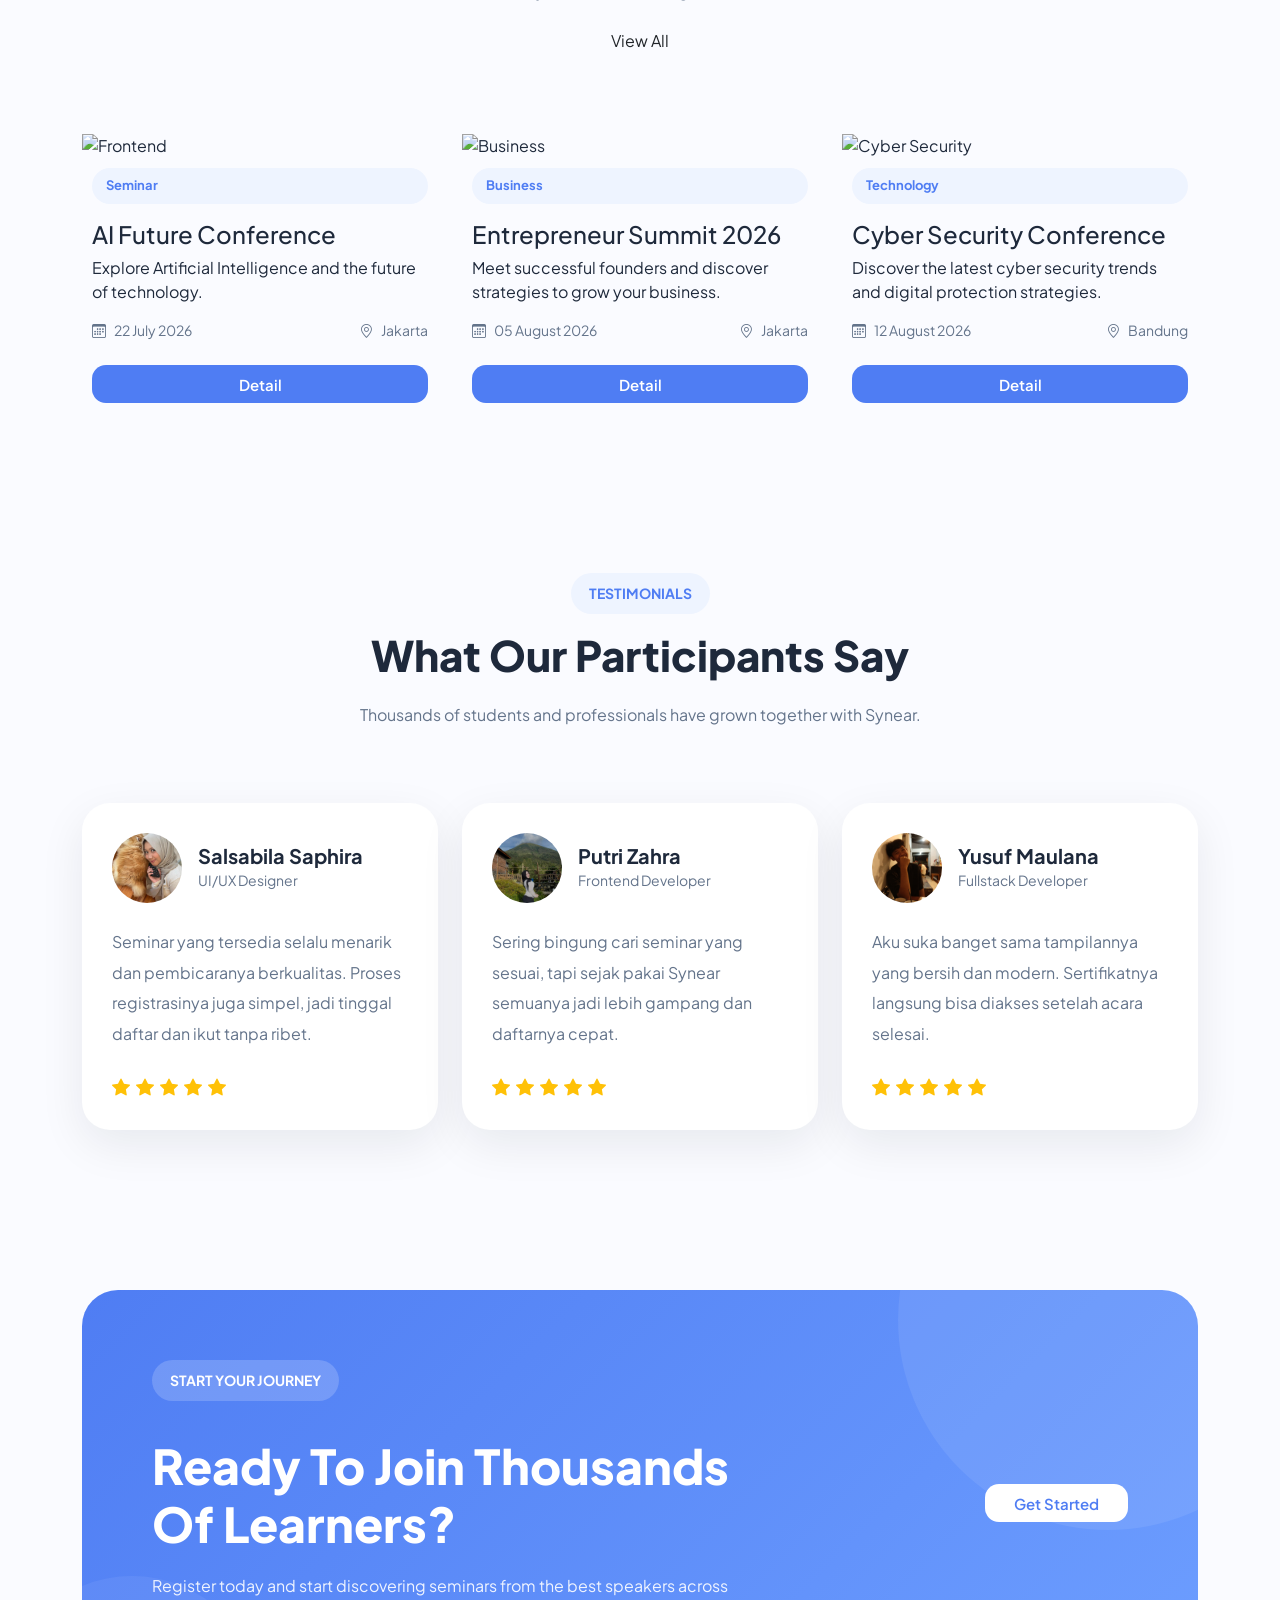
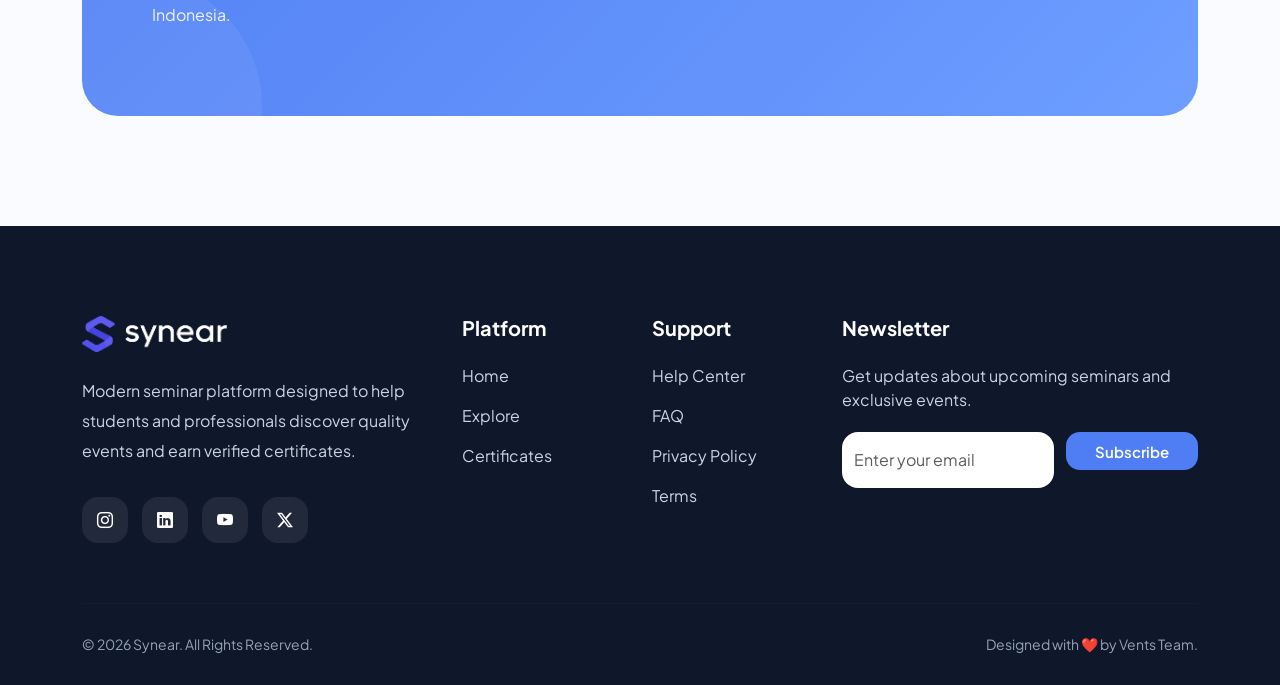
==== commit 0b2afad4: "Update" ====
--- a/pages/index.html
+++ b/pages/index.html
@@ -34,22 +34,19 @@
                     <li class="nav-item"><a class="nav-link" href="explore.html">Explore</a></li>
                 </ul>
                 <div class="d-flex align-items-center gap-3">
+                   
                     <button
                         class="btn btn-icon position-relative"
                         onclick="window.location.href='notif.html'">
-
                         <i class="bi bi-bell"></i>
                         <span class="notification-dot"></span>
-
                     </button>
                     <div id="authArea">
                         <a href="login.html" class="btn btn-login">Login</a>
                         <a href="register.html" class="btn btn-register">Register</a>
                     </div>
                 </div>
-
-    
-</div>
+            </div>
             </div>
         </div>
     </nav>
@@ -116,23 +113,17 @@
                         </div>
                         <h4>Professional Speakers</h4>
                         <p>Learn directly from experienced mentors and industry practitioners.</p>
-@@ -117,446 +137,447 @@
+                    </div>
+                </div>
                 <div class="col-lg-4">
                     <div class="feature-card">
-
                         <div class="feature-icon">
                             <i class="bi bi-lightning-charge-fill"></i>
                         </div>
-
                         <h4>Easy Registration</h4>
-
-                        <p>
-                            Register your favorite seminar in seconds with a modern experience.
-                        </p>
-
-                    </div>
-                </div>
-
+                        <p>Register your favorite seminar in seconds with a modern experience.</p>
+                    </div>
+                </div>
             </div>
         </div>
     </section>
@@ -153,10 +144,9 @@
 
                     <div class="col-lg-6">
                         <div class="featured-image">
-                            <img src="https://images.unsplash.com/photo-1511578314322-379afb476865?w=1200&auto=format&fit=crop&q=80" class="img-fluid" alt="Featured Event">
-                        </div>
-                    </div>
-
+                            <img src="../asset/uiux.jpg" class="img-fluid" alt="Featured Event">
+                        </div>
+                    </div>
                     <div class="col-lg-6">
                         <h2 class="featured-title">UI / UX Design 2026</h2>
                         <p class="featured-description">
@@ -193,7 +183,7 @@
                                 <small>Starting From</small>
                                 <h3>Free</h3>
                             </div>
-                            <a href="detail.html" class="btn btn-primary-custom">
+                            <a href="detail.html?id=uiux" class="btn btn-primary-custom">
                                 Register Now
                             </a>
                         </div>
@@ -205,7 +195,6 @@
     <!-- ==========================================
         TRENDING EVENTS
     ========================================== -->
-
     <section class="trending-section">
         <div class="container">
             <div class="section-heading text-center">
@@ -216,67 +205,59 @@
 
             <div class="swiper trendingSwiper mt-5">
                 <div class="swiper-wrapper">
-
-                    <!-- Event Card 1 -->
-
+                    <!-- Event Card 2 -->
                     <div class="swiper-slide">
                         <div class="seminar-card">
                             <div class="seminar-image">
-                                <img src="https://images.unsplash.com/photo-1540575467063-178a50c2df87?w=900&auto=format&fit=crop&q=80" class="img-fluid" alt="AI Seminar">
-                                <span class="seminar-badge">Best Seller</span>
-                                <button class="wishlist-btn"><i class="bi bi-heart"></i></button>
+                                <img src="../asset/ai.jpg" class="img-fluid" alt="Design Seminar">
                             </div>
                             <div class="seminar-content">
                                 <span class="seminar-category">Technology</span>
-                                <h4>Future Of Artificial Intelligence</h4>
-                                <p>Discover AI trends directly from experts and industry practitioners.</p>
+                                <h4>AI Future Conference</h4>
+                                <p>Explore Artificial Intelligence and the future of technology.</p>
                                 <div class="seminar-meta">
-                                    <span><i class="bi bi-calendar3"></i>15 July 2026</span>
+                                    <span><i class="bi bi-calendar3"></i>22 July 2026</span>
                                     <span><i class="bi bi-geo-alt"></i>Jakarta</span>
                                 </div>
                                 <div class="seminar-footer">
                                     <div>
-                                        <h5>Rp199.000</h5>
-                                        <small>⭐ 4.9</small>
+                                        <h5>Rp 240.000</h5>
+                                        <small>⭐ 4.8</small>
                                     </div>
-                                    <a href="detail.html" class="btn btn-primary-custom">Details</a>
-                                </div>
-                            </div>
-                        </div>
-                    </div>
-
-                    <!-- Event Card 2 -->
-
+                                    <a href="detail.html?id=ai" class="btn btn-primary-custom">
+                                        Register Now
+                                    </a>
+                                </div>
+                            </div>
+                        </div>
+                    </div>
                     <div class="swiper-slide">
                         <div class="seminar-card">
                             <div class="seminar-image">
-                                <img src="https://images.unsplash.com/photo-1511578314322-379afb476865?w=900&auto=format&fit=crop&q=80" class="img-fluid" alt="Design Seminar">
-                                <button class="wishlist-btn"><i class="bi bi-heart"></i></button>
-                            </div>
-
+                                <img src="../asset/uiux.jpg" class="img-fluid" alt="UIUX">
+                                <span class="seminar-badge">Best Seller</span>
+                            </div>
                             <div class="seminar-content">
-                                <span class="seminar-category">Design</span>
-                                <h4>UI / UX Masterclass</h4>
-                                <p>Master modern interface design through real-world case studies.</p>
-
+                                <span class="seminar-category">Technology</span>
+                                <h4>UI/UX Design Seminar</h4>
+                                <p>Learn UI/UX directly from industry experts.</p>
                                 <div class="seminar-meta">
-                                    <span><i class="bi bi-calendar3"></i>21 July 2026</span>
-                                    <span><i class="bi bi-geo-alt"></i>Bandung</span>
-                                </div>
-
+                                    <span><i class="bi bi-calendar3"></i>12 July 2026</span>
+                                    <span><i class="bi bi-geo-alt"></i>Jakarta</span>
+                                </div>
                                 <div class="seminar-footer">
                                     <div>
-                                        <h5>Rp149.000</h5>
-                                        <small>⭐ 4.8</small>
+                                        <h5>FREE</h5>
+                                        <small>⭐ 4.9</small>
                                     </div>
-                                    <a href="detail.html" class="btn btn-primary-custom">Details</a>
-                                </div>
-                            </div>
-                        </div>
-                    </div>
-
+                                    <a href="detail.html?id=uiux" class="btn btn-primary-custom">
+                                        Register Now
+                                    </a>
+                                </div>
+                            </div>
+                        </div>
+                    </div>
                     <!-- Event Card 3 -->
-
                     <div class="swiper-slide">
                         <div class="seminar-card">
                             <div class="seminar-image">
@@ -284,7 +265,6 @@
                                 <span class="seminar-badge bg-success">New</span>
                                 <button class="wishlist-btn"><i class="bi bi-heart"></i></button>
                             </div>
-
                             <div class="seminar-content">
                                 <span class="seminar-category">Business</span>
                                 <h4>Startup Growth Summit</h4>
@@ -300,7 +280,9 @@
                                         <h5>Rp179.000</h5>
                                         <small>⭐ 5.0</small>
                                     </div>
-                                    <a href="detail.html" class="btn btn-primary-custom">Details</a>
+                                    <a href="detail.html?id=entrepreneur" class="btn btn-primary-custom">
+                                        Details
+                                    </a>
                                 </div>
                             </div>
                         </div>
@@ -334,14 +316,16 @@
                     <div class="upcoming-card w-100">
                         <img src="https://images.unsplash.com/photo-1522202176988-66273c2fd55f?w=900&auto=format&fit=crop&q=80" class="img-fluid" alt="Frontend">
                         <div class="upcoming-content">
-                            <span class="seminar-category">Workshop</span>
-                            <h4>Modern Frontend Development</h4>
-                            <p>Learn HTML, CSS, Bootstrap and JavaScript from experienced frontend developers.</p>
+                            <span class="seminar-category">Seminar</span>
+                            <h4>AI Future Conference</h4>
+                            <p>Explore Artificial Intelligence and the future of technology.</p>
                             <div class="seminar-meta">
-                                <span><i class="bi bi-calendar3"></i>30 July 2026</span>
-                                <span><i class="bi bi-geo-alt"></i>Online</span>
-                            </div>
-                            <a href="detail.html" class="btn btn-primary-custom w-100 mt-4">Register</a>
+                                <span><i class="bi bi-calendar3"></i>22 July 2026</span>
+                                <span><i class="bi bi-geo-alt"></i>Jakarta</span>
+                            </div>
+                            <a href="detail.html?id=ai" class="btn btn-primary-custom">
+                                Detail
+                            </a>
                         </div>
                     </div>
                 </div>
@@ -356,11 +340,12 @@
                                 <span><i class="bi bi-calendar3"></i>05 August 2026</span>
                                 <span><i class="bi bi-geo-alt"></i>Jakarta</span>
                             </div>
-                            <a href="detail.html" class="btn btn-primary-custom w-100 mt-4">Register</a>
-                        </div>
-                    </div>
-                </div>
-
+                            <a href="detail.html?id=entrepreneur" class="btn btn-primary-custom">
+                                Detail
+                            </a>
+                        </div>
+                    </div>
+                </div>
                 <div class="col-lg-4 d-flex">
                     <div class="upcoming-card w-100">
                         <img src="https://images.unsplash.com/photo-1516321318423-f06f85e504b3?w=900&auto=format&fit=crop&q=80" class="img-fluid" alt="Cyber Security">
@@ -372,7 +357,9 @@
                                 <span><i class="bi bi-calendar3"></i>12 August 2026</span>
                                 <span><i class="bi bi-geo-alt"></i>Bandung</span>
                             </div>
-                            <a href="detail.html" class="btn btn-primary-custom w-100 mt-4">Register</a>
+                            <a href="detail.html?id=cyber" class="btn btn-primary-custom">
+                                Detail
+                            </a>
                         </div>
                     </div>
                 </div>
@@ -439,7 +426,7 @@
                             <img src="../asset/ucup.jpeg" alt="User">
                             <div>
                                 <h5>Yusuf Maulana</h5>
-                                <span>Business Student</span>
+                                <span>Fullstack Developer</span>
                             </div>
                         </div>
                         <p class="testimonial-text">
@@ -475,7 +462,7 @@
                     </div>
 
                     <div class="col-lg-4 text-lg-end">
-                        <a href="register.html" class="btn btn-primary-custom btn-lg">
+                        <a href="registrasi.html" class="btn btn-primary-custom btn-lg">
                             Get Started
                         </a>
                     </div>
@@ -496,14 +483,11 @@
 
                 <div class="col-lg-4">
                     <a href="index.html" class="footer-logo">
-                        <div class="logo-circle">S</div>
-                        <span>Synear</span>
+                        <img src="../asset/logo2.png" alt="Synear">
                     </a>
-
                     <p class="footer-description">
                         Modern seminar platform designed to help students and professionals discover quality events and earn verified certificates.
                     </p>
-
                     <div class="footer-social">
                         <a href="#"><i class="bi bi-instagram"></i></a>
                         <a href="#"><i class="bi bi-linkedin"></i></a>
@@ -514,16 +498,13 @@
                 <div class="col-lg-2">
                     <h5>Platform</h5>
                     <ul class="footer-menu">
-                        <li><a href="../pages/index.html">Home</a></li>
-                        <li><a href="../pages/explore.html">Explore</a></li>
-                        <li><a href="#">Categories</a></li>
-                        <li><a href="certificates.html">Certificates</a></li>
+                        <li><a href="index.html">Home</a></li>
+                        <li><a href="explore.html">Explore</a></li>
+                        <li><a href="sertifikat.html">Certificates</a></li>
                     </ul>
                 </div>
-
                 <div class="col-lg-2">
                     <h5>Support</h5>
-
                     <ul class="footer-menu">
                         <li><a href="#">Help Center</a></li>
                         <li><a href="#">FAQ</a></li>
@@ -531,12 +512,9 @@
                         <li><a href="#">Terms</a></li>
                     </ul>
                 </div>
-
                 <div class="col-lg-4">
                     <h5>Newsletter</h5>
-
                     <p>Get updates about upcoming seminars and exclusive events.</p>
-
                     <div class="newsletter-box">
                         <input type="email" class="form-control" placeholder="Enter your email">
                         <button class="btn btn-primary-custom">Subscribe</button>
@@ -549,7 +527,7 @@
 
             <div class="footer-bottom d-flex justify-content-between align-items-center flex-wrap">
                 <p>© 2026 Synear. All Rights Reserved.</p>
-                <span>Designed with ❤️ by Synear Team.</span>
+                <span>Designed with ❤️ by Vents Team.</span>
             </div>
 
         </div>
@@ -561,6 +539,6 @@
 <script src="https://unpkg.com/aos@2.3.4/dist/aos.js"></script>
 <script src="https://cdn.jsdelivr.net/npm/swiper@11/swiper-bundle.min.js"></script>
 <script src="../js/auth.js"></script>
-<script src="../js/navbar-search.js"></script>
+<script src="../js/app.js"></script>
 </body>
 </html>
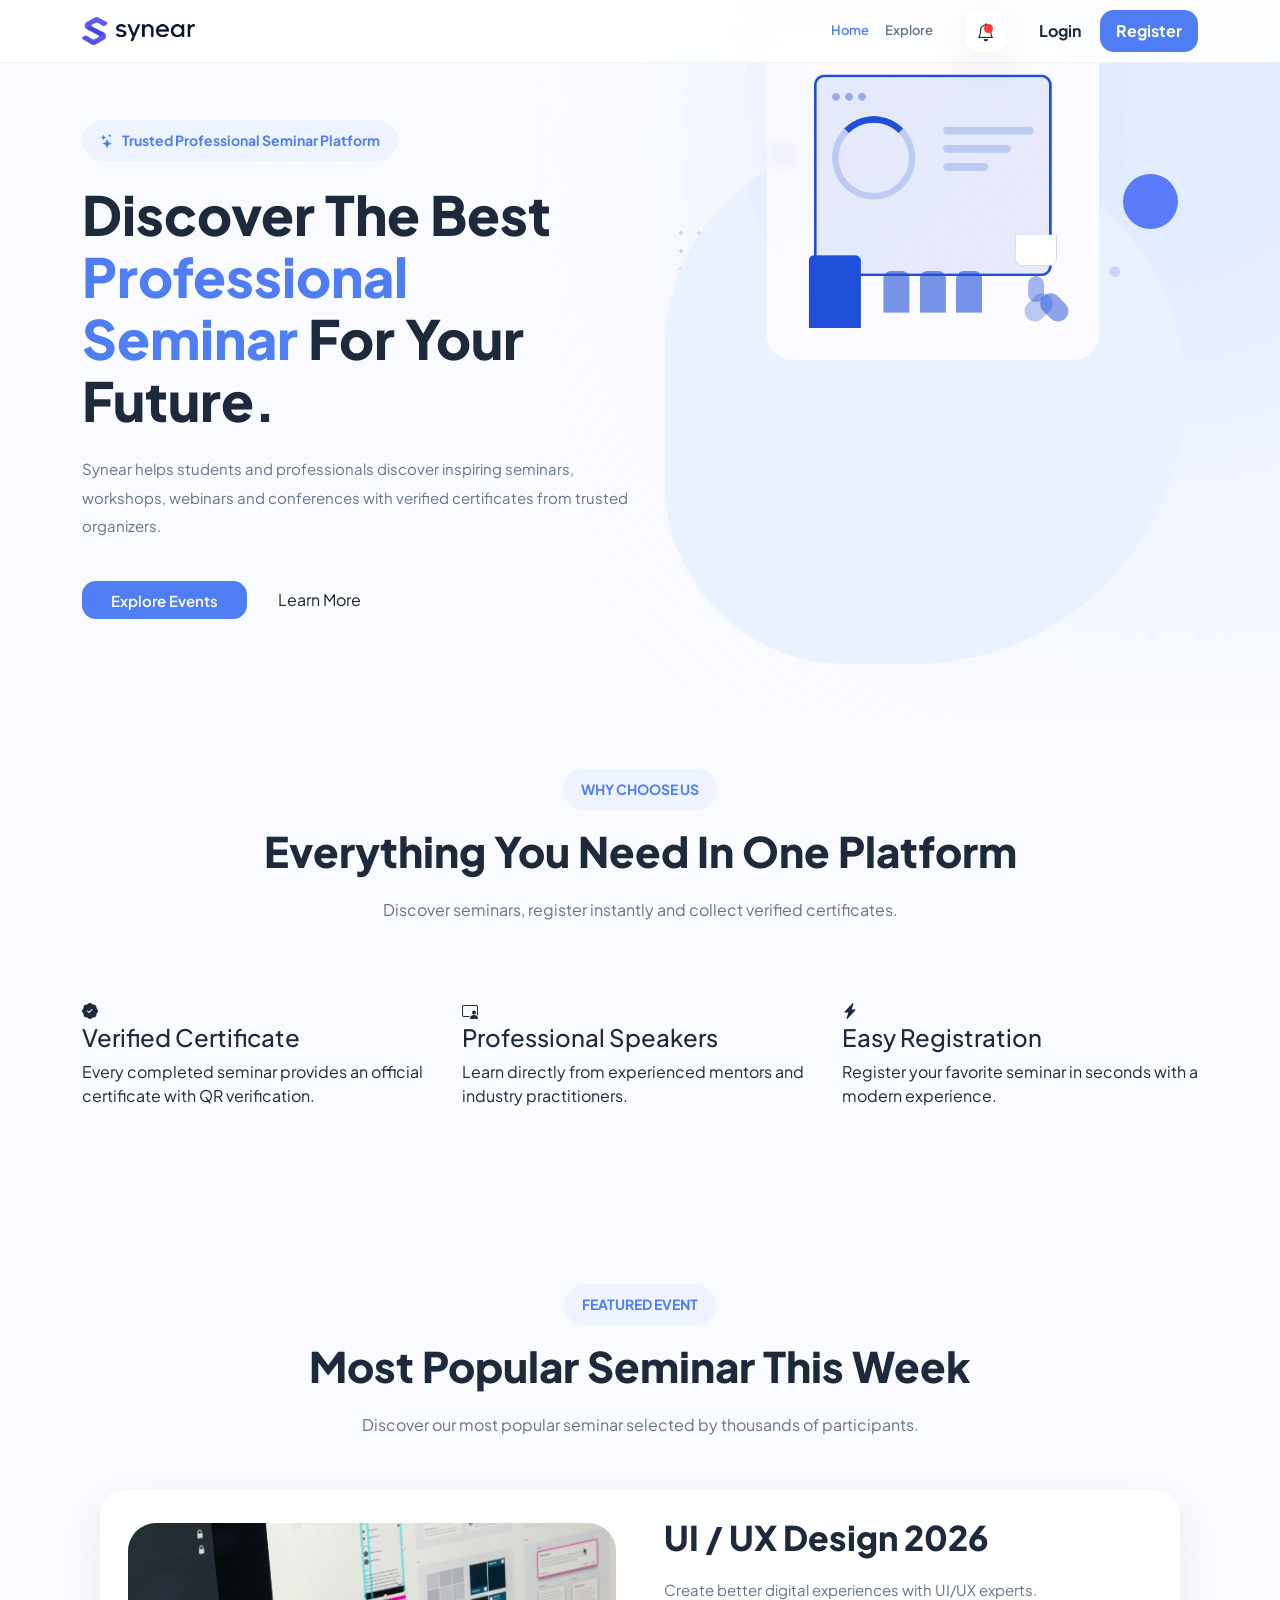
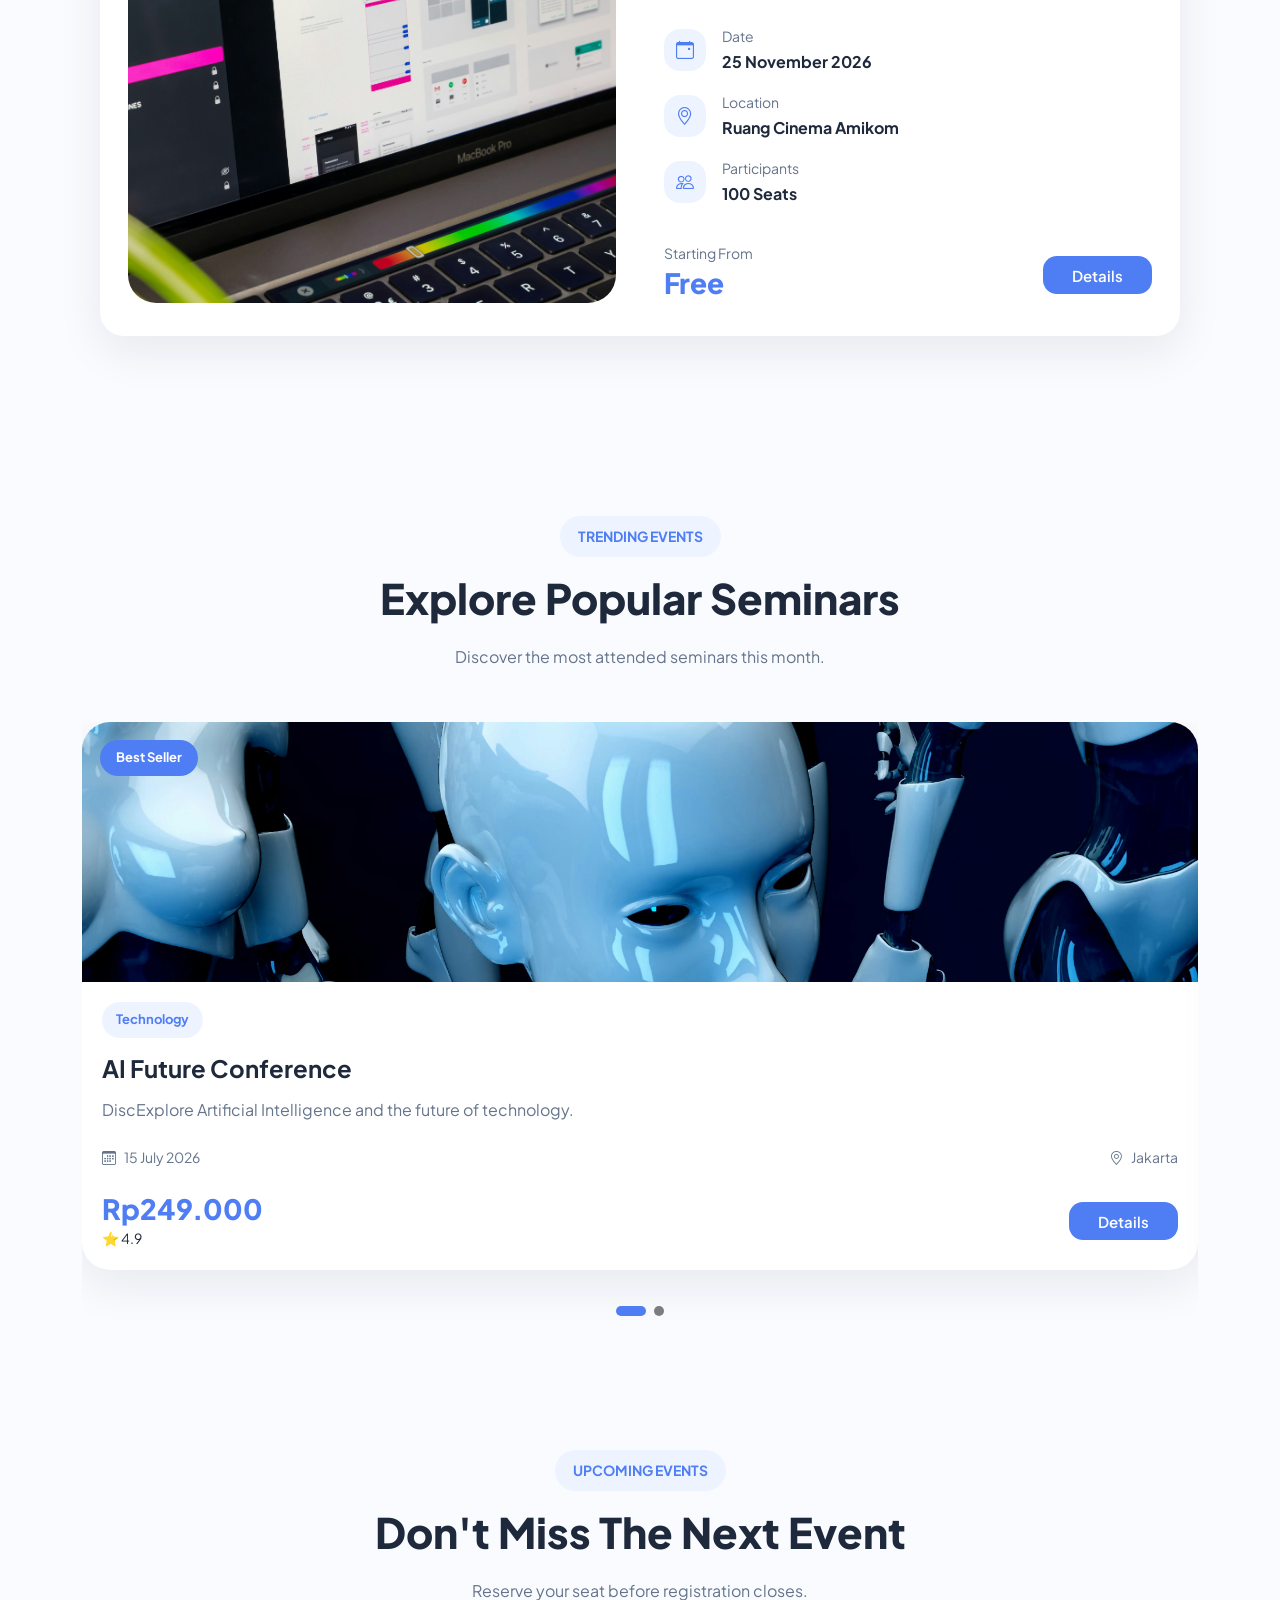
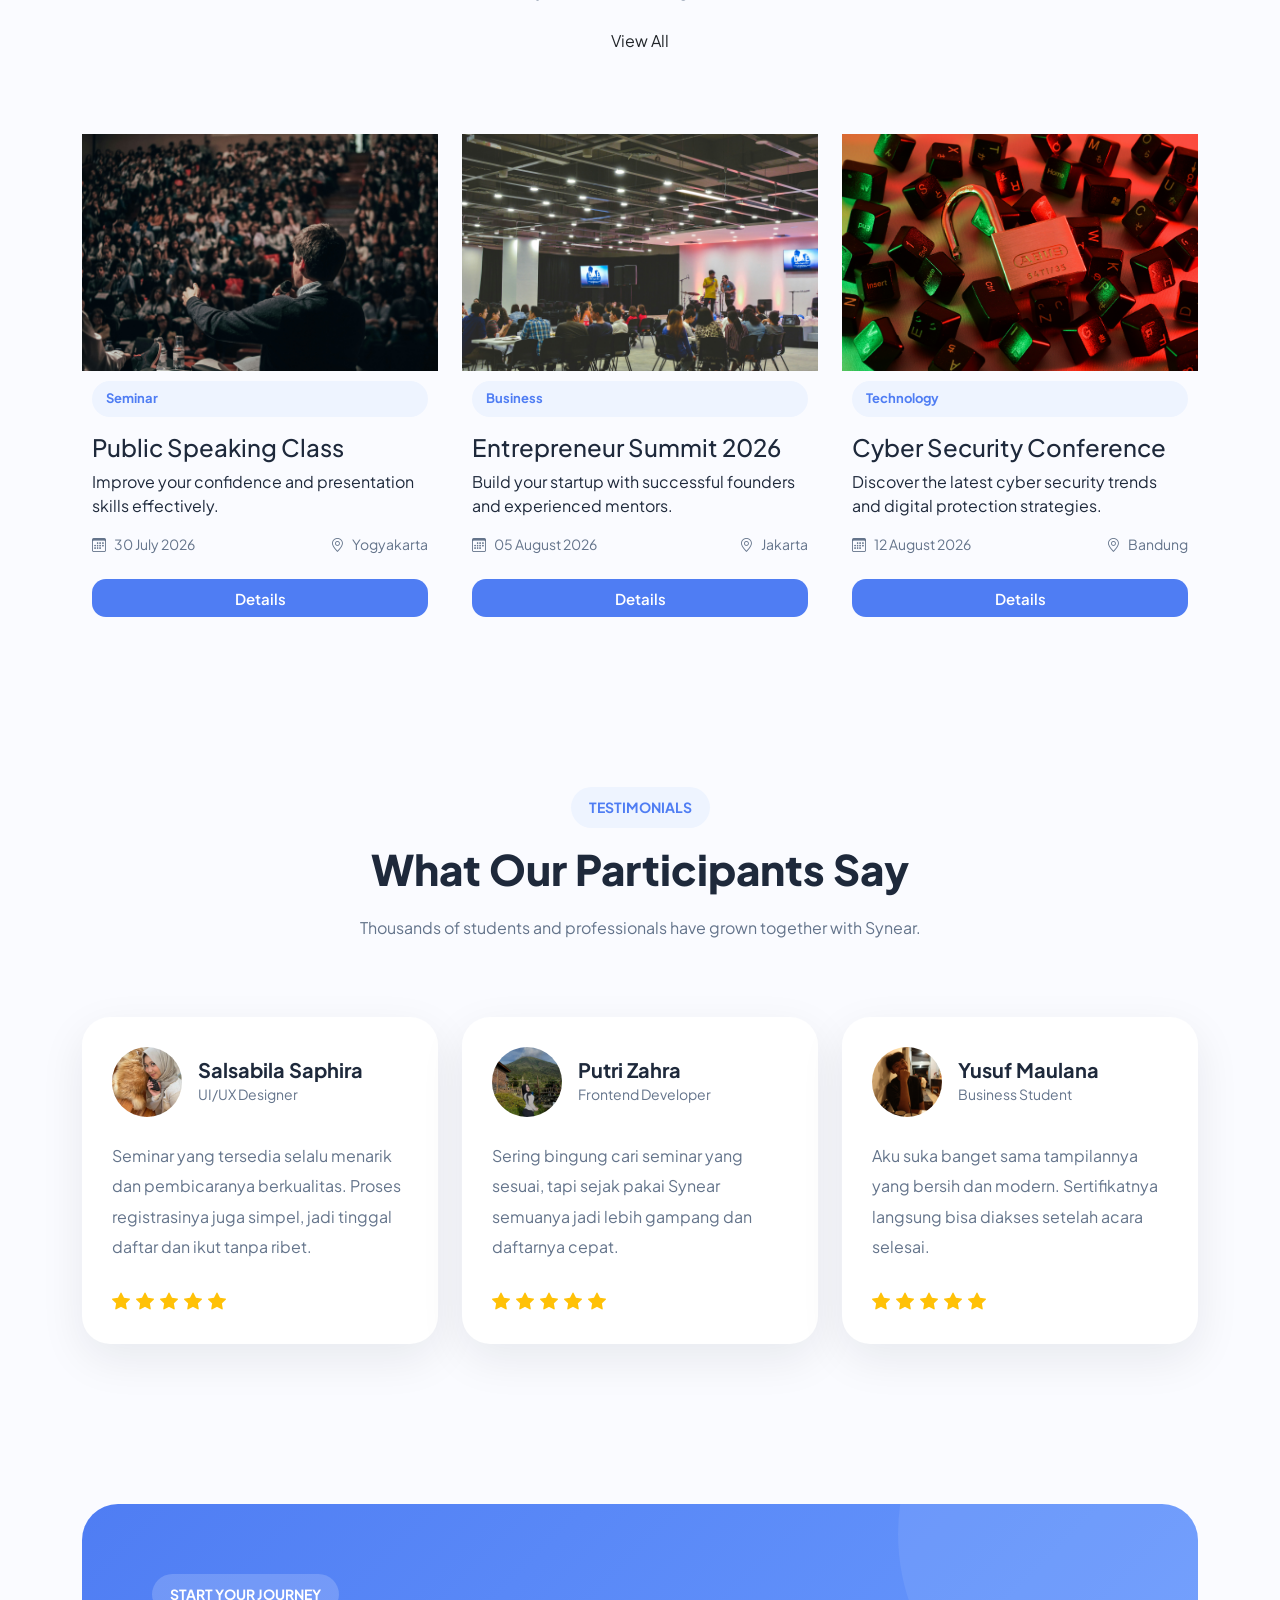
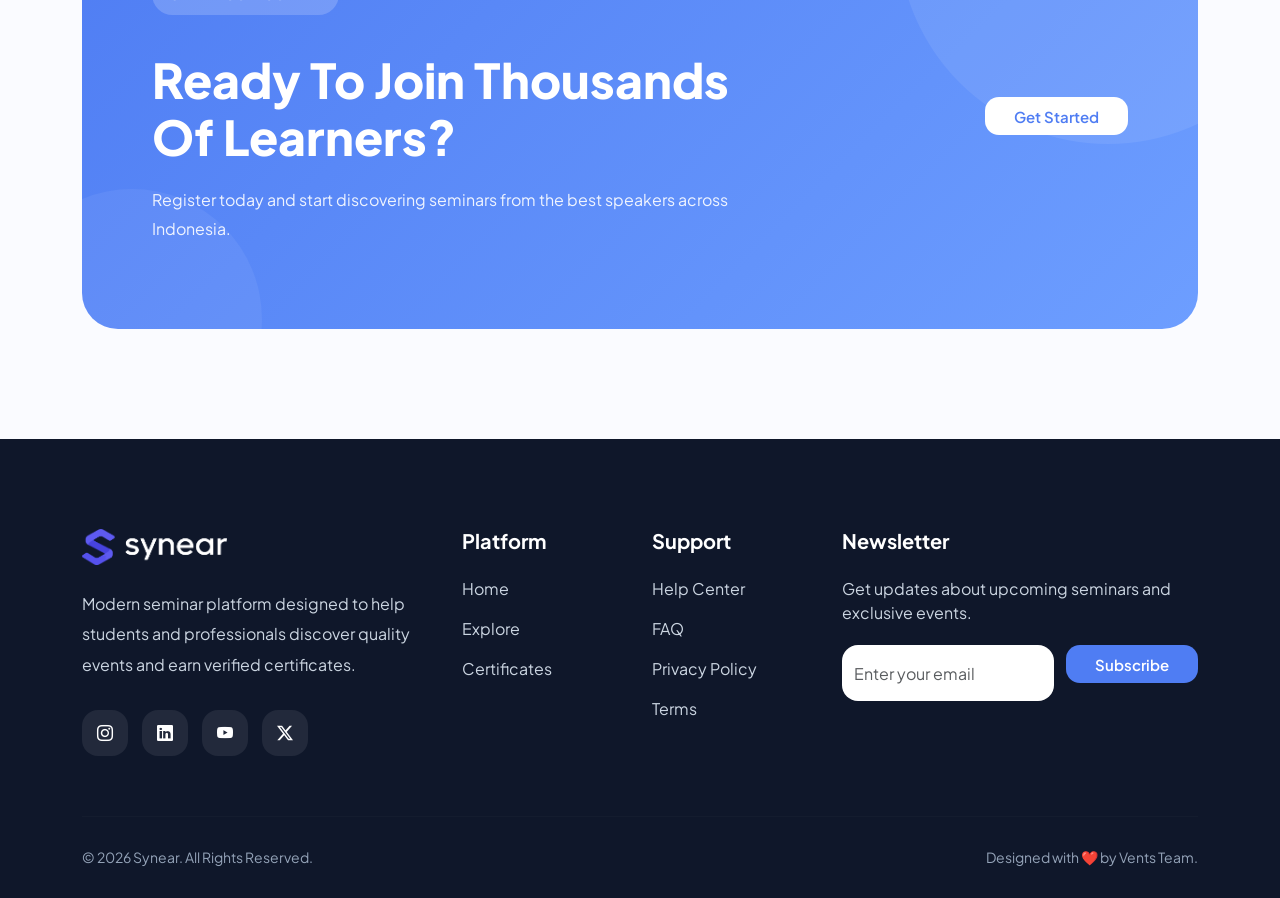
==== commit 4916fa65: "finallllll" ====
--- a/pages/index.html
+++ b/pages/index.html
@@ -34,19 +34,22 @@
                     <li class="nav-item"><a class="nav-link" href="explore.html">Explore</a></li>
                 </ul>
                 <div class="d-flex align-items-center gap-3">
-                   
                     <button
                         class="btn btn-icon position-relative"
                         onclick="window.location.href='notif.html'">
+
                         <i class="bi bi-bell"></i>
                         <span class="notification-dot"></span>
+
                     </button>
                     <div id="authArea">
                         <a href="login.html" class="btn btn-login">Login</a>
                         <a href="register.html" class="btn btn-register">Register</a>
                     </div>
                 </div>
-            </div>
+
+    
+</div>
             </div>
         </div>
     </nav>
@@ -117,13 +120,20 @@
                 </div>
                 <div class="col-lg-4">
                     <div class="feature-card">
+
                         <div class="feature-icon">
                             <i class="bi bi-lightning-charge-fill"></i>
                         </div>
+
                         <h4>Easy Registration</h4>
-                        <p>Register your favorite seminar in seconds with a modern experience.</p>
-                    </div>
-                </div>
+
+                        <p>
+                            Register your favorite seminar in seconds with a modern experience.
+                        </p>
+
+                    </div>
+                </div>
+
             </div>
         </div>
     </section>
@@ -159,7 +169,6 @@
                                     <p>25 November 2026</p>
                                 </div>
                             </div>
-
                             <div class="featured-item">
                                 <i class="bi bi-geo-alt"></i>
                                 <div>
@@ -167,7 +176,6 @@
                                     <p>Ruang Cinema Amikom</p>
                                 </div>
                             </div>
-
                             <div class="featured-item">
                                 <i class="bi bi-people"></i>
                                 <div>
@@ -175,16 +183,14 @@
                                     <p>100 Seats</p>
                                 </div>
                             </div>
-
-                        </div>
-
+                        </div>
                         <div class="featured-footer">
                             <div>
                                 <small>Starting From</small>
                                 <h3>Free</h3>
                             </div>
                             <a href="detail.html?id=uiux" class="btn btn-primary-custom">
-                                Register Now
+                                Details
                             </a>
                         </div>
                     </div>
@@ -202,96 +208,63 @@
                 <h2>Explore Popular Seminars</h2>
                 <p>Discover the most attended seminars this month.</p>
             </div>
-
             <div class="swiper trendingSwiper mt-5">
                 <div class="swiper-wrapper">
+                    <!-- Event Card 1 -->
+                    <div class="swiper-slide">
+                        <div class="seminar-card">
+                            <div class="seminar-image">
+                                <img src="../asset/ai.jpg" class="img-fluid" alt="AI Seminar">
+                                <span class="seminar-badge">Best Seller</span>
+                            </div>
+                            <div class="seminar-content">
+                                <span class="seminar-category">Technology</span>
+                                <h4>AI Future Conference</h4>
+                                <p>DiscExplore Artificial Intelligence and the future of technology.</p>
+                                <div class="seminar-meta">
+                                    <span><i class="bi bi-calendar3"></i>15 July 2026</span>
+                                    <span><i class="bi bi-geo-alt"></i>Jakarta</span>
+                                </div>
+                                <div class="seminar-footer">
+                                    <div>
+                                        <h5>Rp249.000</h5>
+                                        <small>⭐ 4.9</small>
+                                    </div>
+                                    <a href="detail.html?id=ai" class="btn btn-primary-custom">
+                                        Details
+                                    </a>
+                                </div>
+                            </div>
+                        </div>
+                    </div>
                     <!-- Event Card 2 -->
                     <div class="swiper-slide">
                         <div class="seminar-card">
                             <div class="seminar-image">
-                                <img src="../asset/ai.jpg" class="img-fluid" alt="Design Seminar">
+                                <img src="../asset/digitalmarketing.jpg" class="img-fluid" alt="Design Seminar">
                             </div>
                             <div class="seminar-content">
-                                <span class="seminar-category">Technology</span>
-                                <h4>AI Future Conference</h4>
-                                <p>Explore Artificial Intelligence and the future of technology.</p>
+                                <span class="seminar-category">Seminar</span>
+                                <h4>Digital Marketing Seminar</h4>
+                                <p>Master SEO, social media marketing and paid advertising.</p>
                                 <div class="seminar-meta">
-                                    <span><i class="bi bi-calendar3"></i>22 July 2026</span>
-                                    <span><i class="bi bi-geo-alt"></i>Jakarta</span>
+                                    <span><i class="bi bi-calendar3"></i>20 July 2026</span>
+                                    <span><i class="bi bi-geo-alt"></i>Online</span>
                                 </div>
                                 <div class="seminar-footer">
                                     <div>
-                                        <h5>Rp 240.000</h5>
+                                        <h5>Free</h5>
                                         <small>⭐ 4.8</small>
                                     </div>
-                                    <a href="detail.html?id=ai" class="btn btn-primary-custom">
-                                        Register Now
-                                    </a>
-                                </div>
-                            </div>
-                        </div>
-                    </div>
-                    <div class="swiper-slide">
-                        <div class="seminar-card">
-                            <div class="seminar-image">
-                                <img src="../asset/uiux.jpg" class="img-fluid" alt="UIUX">
-                                <span class="seminar-badge">Best Seller</span>
-                            </div>
-                            <div class="seminar-content">
-                                <span class="seminar-category">Technology</span>
-                                <h4>UI/UX Design Seminar</h4>
-                                <p>Learn UI/UX directly from industry experts.</p>
-                                <div class="seminar-meta">
-                                    <span><i class="bi bi-calendar3"></i>12 July 2026</span>
-                                    <span><i class="bi bi-geo-alt"></i>Jakarta</span>
-                                </div>
-                                <div class="seminar-footer">
-                                    <div>
-                                        <h5>FREE</h5>
-                                        <small>⭐ 4.9</small>
-                                    </div>
-                                    <a href="detail.html?id=uiux" class="btn btn-primary-custom">
-                                        Register Now
-                                    </a>
-                                </div>
-                            </div>
-                        </div>
-                    </div>
-                    <!-- Event Card 3 -->
-                    <div class="swiper-slide">
-                        <div class="seminar-card">
-                            <div class="seminar-image">
-                                <img src="https://images.unsplash.com/photo-1552664730-d307ca884978?w=900&auto=format&fit=crop&q=80" class="img-fluid" alt="Business Seminar">
-                                <span class="seminar-badge bg-success">New</span>
-                                <button class="wishlist-btn"><i class="bi bi-heart"></i></button>
-                            </div>
-                            <div class="seminar-content">
-                                <span class="seminar-category">Business</span>
-                                <h4>Startup Growth Summit</h4>
-                                <p>Learn business strategy directly from successful startup founders.</p>
-
-                                <div class="seminar-meta">
-                                    <span><i class="bi bi-calendar3"></i>28 July 2026</span>
-                                    <span><i class="bi bi-geo-alt"></i>Surabaya</span>
-                                </div>
-
-                                <div class="seminar-footer">
-                                    <div>
-                                        <h5>Rp179.000</h5>
-                                        <small>⭐ 5.0</small>
-                                    </div>
-                                    <a href="detail.html?id=entrepreneur" class="btn btn-primary-custom">
+                                    <a href="detail.html?id=digital " class="btn btn-primary-custom">
                                         Details
                                     </a>
                                 </div>
                             </div>
                         </div>
                     </div>
-
-                </div>
-
+                </div>
                 <div class="swiper-pagination"></div>
-
             </div>
         </div>
     </section>
@@ -314,41 +287,42 @@
             <div class="row g-4 mt-4">
                 <div class="col-lg-4 d-flex">
                     <div class="upcoming-card w-100">
-                        <img src="https://images.unsplash.com/photo-1522202176988-66273c2fd55f?w=900&auto=format&fit=crop&q=80" class="img-fluid" alt="Frontend">
+                        <img src="../asset/publickspeaking.jpg" class="img-fluid" alt="digital">
                         <div class="upcoming-content">
                             <span class="seminar-category">Seminar</span>
-                            <h4>AI Future Conference</h4>
-                            <p>Explore Artificial Intelligence and the future of technology.</p>
+                            <h4>Public Speaking Class</h4>
+                            <p>Improve your confidence and presentation skills effectively.</p>
                             <div class="seminar-meta">
-                                <span><i class="bi bi-calendar3"></i>22 July 2026</span>
-                                <span><i class="bi bi-geo-alt"></i>Jakarta</span>
-                            </div>
-                            <a href="detail.html?id=ai" class="btn btn-primary-custom">
-                                Detail
+                                <span><i class="bi bi-calendar3"></i>30 July 2026</span>
+                                <span><i class="bi bi-geo-alt"></i>Yogyakarta</span>
+                            </div>
+                            <a href="detail.html?id=public" class="btn btn-primary-custom">
+                                Details
                             </a>
                         </div>
                     </div>
                 </div>
                 <div class="col-lg-4 d-flex">
                     <div class="upcoming-card w-100">
-                        <img src="https://images.unsplash.com/photo-1552664730-d307ca884978?w=900&auto=format&fit=crop&q=80" class="img-fluid" alt="Business">
+                        <img src="../asset/entrepreneur.jpg" class="img-fluid" alt="Business">
                         <div class="upcoming-content">
                             <span class="seminar-category">Business</span>
                             <h4>Entrepreneur Summit 2026</h4>
-                            <p>Meet successful founders and discover strategies to grow your business.</p>
+                            <p>Build your startup with successful founders and experienced mentors.</p>
                             <div class="seminar-meta">
                                 <span><i class="bi bi-calendar3"></i>05 August 2026</span>
                                 <span><i class="bi bi-geo-alt"></i>Jakarta</span>
                             </div>
                             <a href="detail.html?id=entrepreneur" class="btn btn-primary-custom">
-                                Detail
+                                Details
                             </a>
                         </div>
                     </div>
                 </div>
+
                 <div class="col-lg-4 d-flex">
                     <div class="upcoming-card w-100">
-                        <img src="https://images.unsplash.com/photo-1516321318423-f06f85e504b3?w=900&auto=format&fit=crop&q=80" class="img-fluid" alt="Cyber Security">
+                        <img src="../asset/cyber.jpg" class="img-fluid" alt="Cyber Security">
                         <div class="upcoming-content">
                             <span class="seminar-category">Technology</span>
                             <h4>Cyber Security Conference</h4>
@@ -358,7 +332,7 @@
                                 <span><i class="bi bi-geo-alt"></i>Bandung</span>
                             </div>
                             <a href="detail.html?id=cyber" class="btn btn-primary-custom">
-                                Detail
+                                Details
                             </a>
                         </div>
                     </div>
@@ -426,7 +400,7 @@
                             <img src="../asset/ucup.jpeg" alt="User">
                             <div>
                                 <h5>Yusuf Maulana</h5>
-                                <span>Fullstack Developer</span>
+                                <span>Business Student</span>
                             </div>
                         </div>
                         <p class="testimonial-text">
@@ -454,15 +428,13 @@
         <div class="container">
             <div class="cta-wrapper">
                 <div class="row align-items-center">
-
                     <div class="col-lg-8">
                         <span class="section-subtitle">START YOUR JOURNEY</span>
                         <h2>Ready To Join Thousands Of Learners?</h2>
                         <p>Register today and start discovering seminars from the best speakers across Indonesia.</p>
                     </div>
-
                     <div class="col-lg-4 text-lg-end">
-                        <a href="registrasi.html" class="btn btn-primary-custom btn-lg">
+                        <a href="register.html" class="btn btn-primary-custom btn-lg">
                             Get Started
                         </a>
                     </div>
@@ -471,19 +443,15 @@
             </div>
         </div>
     </section>
-
     <!-- ==========================================
         FOOTER
     ========================================== -->
-
     <footer class="footer">
         <div class="container">
-
             <div class="row gy-5">
-
                 <div class="col-lg-4">
                     <a href="index.html" class="footer-logo">
-                        <img src="../asset/logo2.png" alt="Synear">
+                        <img src="../asset/logo2.png" alt="Synear Logo" class="footer-logo-img">
                     </a>
                     <p class="footer-description">
                         Modern seminar platform designed to help students and professionals discover quality events and earn verified certificates.
@@ -520,16 +488,12 @@
                         <button class="btn btn-primary-custom">Subscribe</button>
                     </div>
                 </div>
-
-            </div>
-
+            </div>
             <hr>
-
             <div class="footer-bottom d-flex justify-content-between align-items-center flex-wrap">
                 <p>© 2026 Synear. All Rights Reserved.</p>
                 <span>Designed with ❤️ by Vents Team.</span>
             </div>
-
         </div>
     </footer>
 <!-- ==========================================
@@ -538,7 +502,8 @@
 <script src="https://cdn.jsdelivr.net/npm/bootstrap@5.3.7/dist/js/bootstrap.bundle.min.js"></script>
 <script src="https://unpkg.com/aos@2.3.4/dist/aos.js"></script>
 <script src="https://cdn.jsdelivr.net/npm/swiper@11/swiper-bundle.min.js"></script>
+
+<script src="../js/app.js"></script>
 <script src="../js/auth.js"></script>
-<script src="../js/app.js"></script>
 </body>
 </html>
